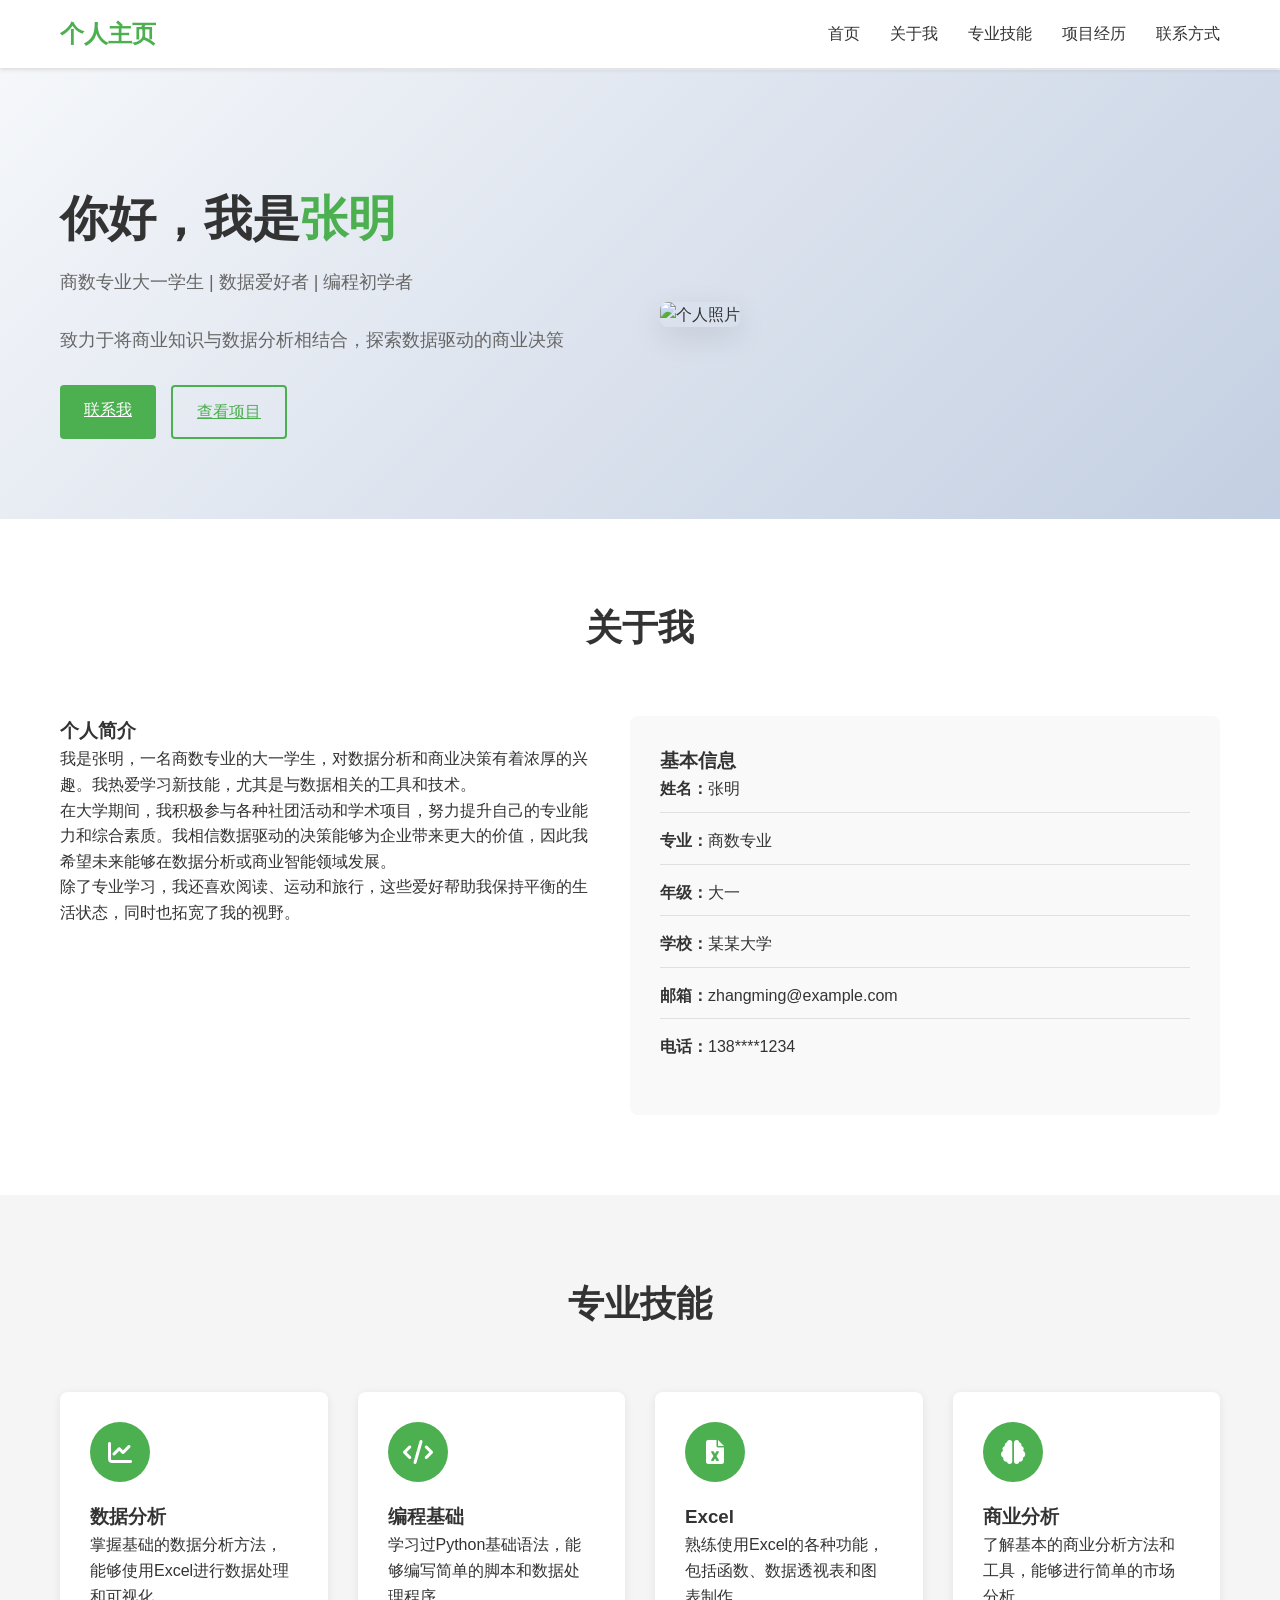
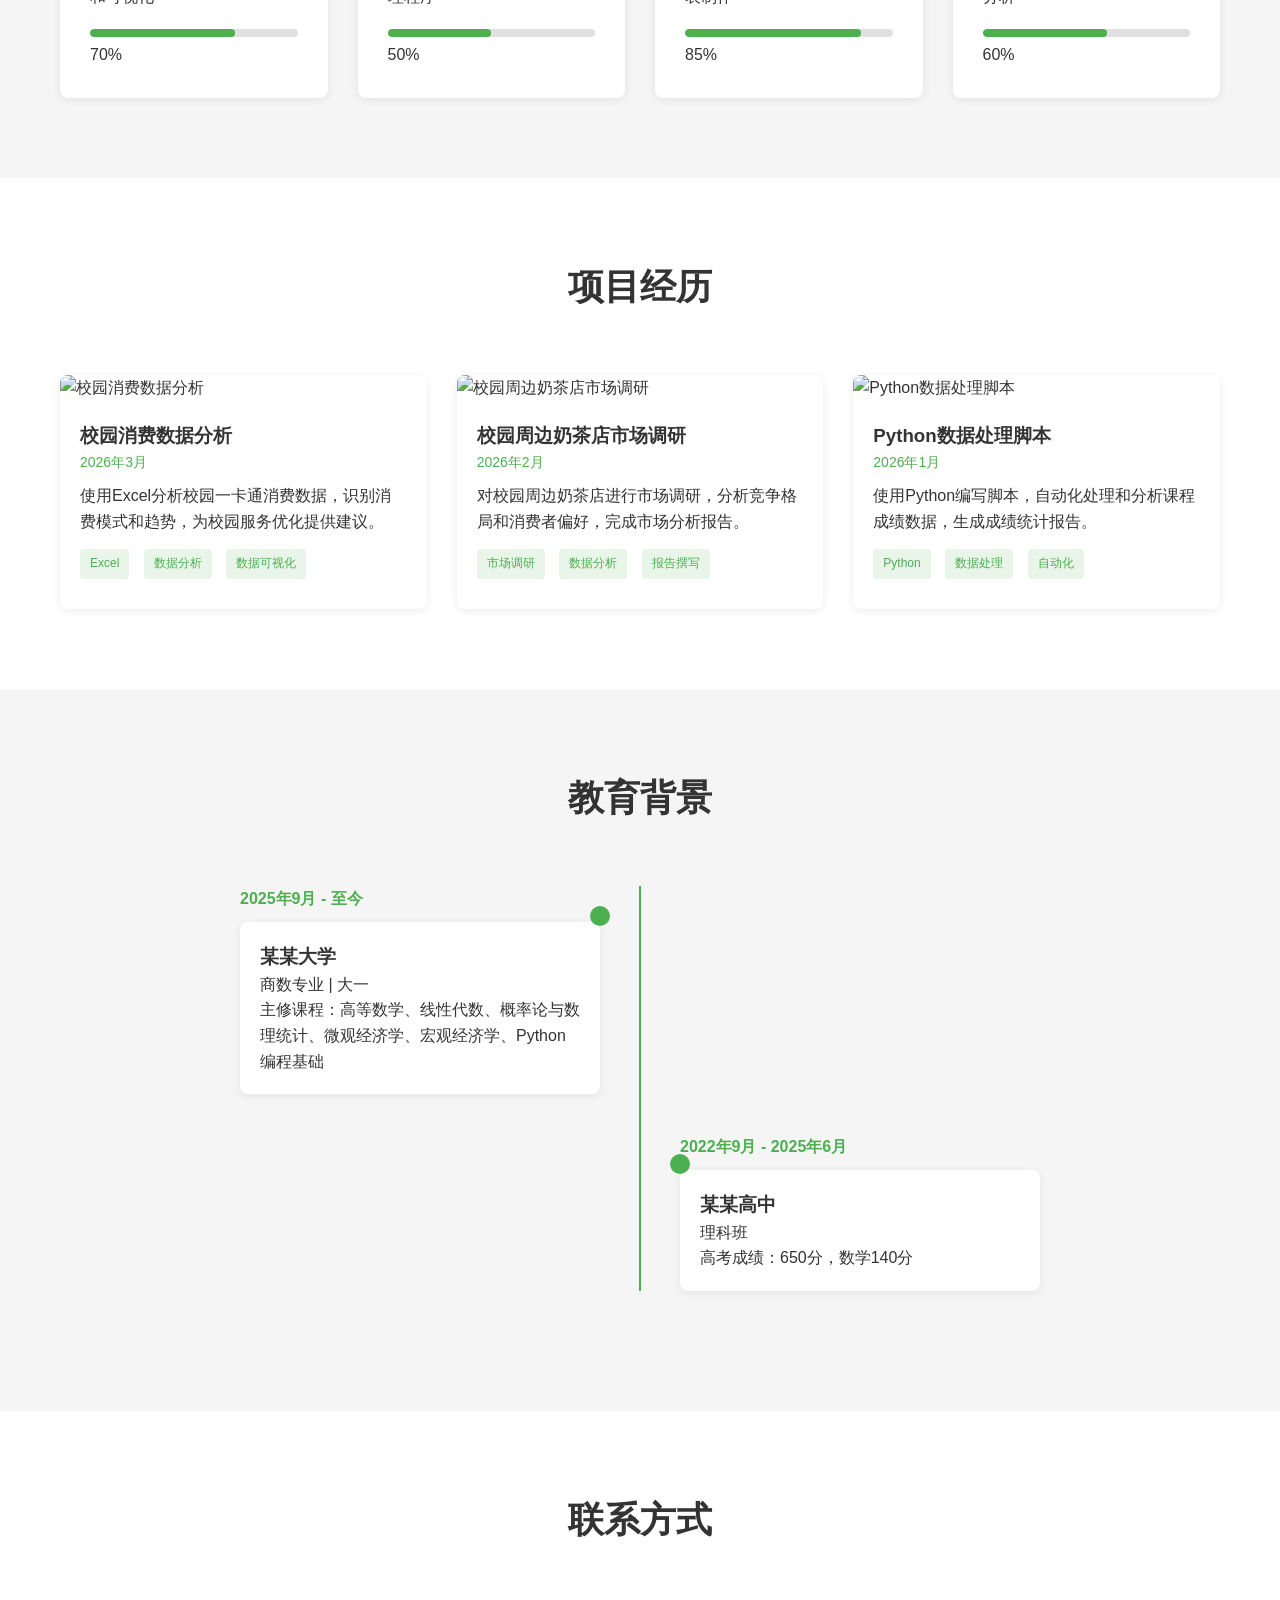
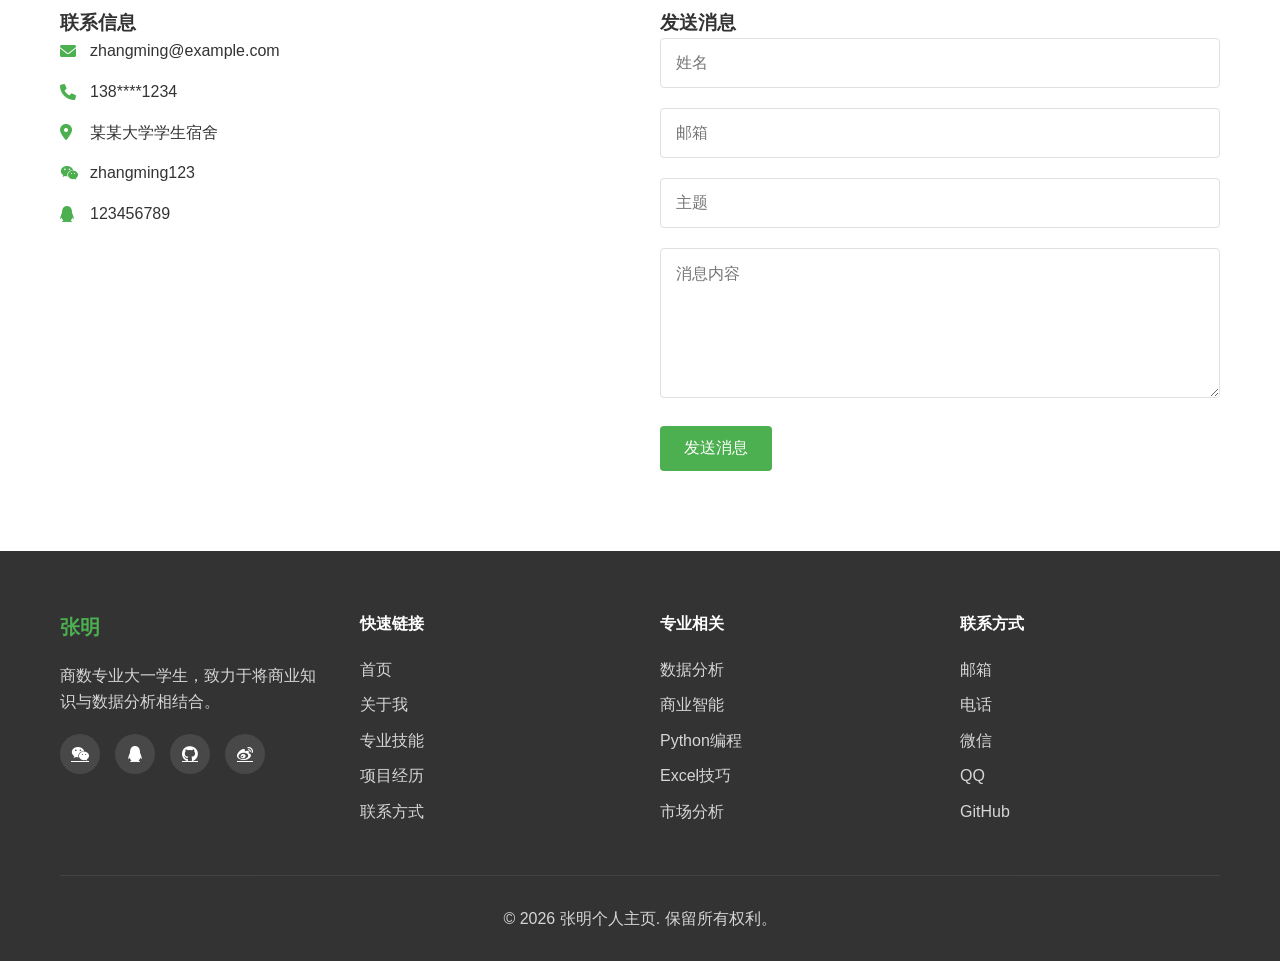
==== personal.html @ 19f39a62 "Add personal homepage for business data major freshman student" ====
<!DOCTYPE html>
<html lang="zh-CN">
<head>
    <meta charset="UTF-8">
    <meta name="viewport" content="width=device-width, initial-scale=1.0">
    <title>个人主页 - 商数专业学生</title>
    <link rel="stylesheet" href="styles.css">
    <link rel="stylesheet" href="https://cdnjs.cloudflare.com/ajax/libs/font-awesome/6.0.0/css/all.min.css">
</head>
<body>
    <!-- 导航栏 -->
    <header class="navbar">
        <div class="container">
            <div class="logo">
                <h1>个人主页</h1>
            </div>
            <nav class="nav-links">
                <a href="personal.html">首页</a>
                <a href="#about">关于我</a>
                <a href="#skills">专业技能</a>
                <a href="#projects">项目经历</a>
                <a href="#contact">联系方式</a>
            </nav>
            <div class="menu-toggle">
                <i class="fas fa-bars"></i>
            </div>
        </div>
    </header>

    <!-- 英雄区 -->
    <section class="hero">
        <div class="container">
            <div class="hero-content">
                <h2>你好，我是<span class="highlight">张明</span></h2>
                <p>商数专业大一学生 | 数据爱好者 | 编程初学者</p>
                <p>致力于将商业知识与数据分析相结合，探索数据驱动的商业决策</p>
                <div class="hero-buttons">
                    <a href="#contact" class="btn btn-primary">联系我</a>
                    <a href="#projects" class="btn btn-outline">查看项目</a>
                </div>
            </div>
            <div class="hero-image">
                <img src="https://trae-api-cn.mchost.guru/api/ide/v1/text_to_image?prompt=professional%20college%20student%20portrait%20young%20man%20confident%20smile&image_size=landscape_16_9" alt="个人照片">
            </div>
        </div>
    </section>

    <!-- 关于我 -->
    <section id="about" class="about">
        <div class="container">
            <h2 class="section-title">关于我</h2>
            <div class="about-content">
                <div class="about-text">
                    <h3>个人简介</h3>
                    <p>我是张明，一名商数专业的大一学生，对数据分析和商业决策有着浓厚的兴趣。我热爱学习新技能，尤其是与数据相关的工具和技术。</p>
                    <p>在大学期间，我积极参与各种社团活动和学术项目，努力提升自己的专业能力和综合素质。我相信数据驱动的决策能够为企业带来更大的价值，因此我希望未来能够在数据分析或商业智能领域发展。</p>
                    <p>除了专业学习，我还喜欢阅读、运动和旅行，这些爱好帮助我保持平衡的生活状态，同时也拓宽了我的视野。</p>
                </div>
                <div class="about-info">
                    <h3>基本信息</h3>
                    <ul>
                        <li><strong>姓名：</strong>张明</li>
                        <li><strong>专业：</strong>商数专业</li>
                        <li><strong>年级：</strong>大一</li>
                        <li><strong>学校：</strong>某某大学</li>
                        <li><strong>邮箱：</strong>zhangming@example.com</li>
                        <li><strong>电话：</strong>138****1234</li>
                    </ul>
                </div>
            </div>
        </div>
    </section>

    <!-- 专业技能 -->
    <section id="skills" class="skills">
        <div class="container">
            <h2 class="section-title">专业技能</h2>
            <div class="skills-grid">
                <div class="skill-card">
                    <div class="skill-icon">
                        <i class="fas fa-chart-line"></i>
                    </div>
                    <h3>数据分析</h3>
                    <p>掌握基础的数据分析方法，能够使用Excel进行数据处理和可视化</p>
                    <div class="skill-level">
                        <div class="skill-bar">
                            <div class="skill-progress" style="width: 70%;"></div>
                        </div>
                        <span>70%</span>
                    </div>
                </div>
                <div class="skill-card">
                    <div class="skill-icon">
                        <i class="fas fa-code"></i>
                    </div>
                    <h3>编程基础</h3>
                    <p>学习过Python基础语法，能够编写简单的脚本和数据处理程序</p>
                    <div class="skill-level">
                        <div class="skill-bar">
                            <div class="skill-progress" style="width: 50%;"></div>
                        </div>
                        <span>50%</span>
                    </div>
                </div>
                <div class="skill-card">
                    <div class="skill-icon">
                        <i class="fas fa-file-excel"></i>
                    </div>
                    <h3>Excel</h3>
                    <p>熟练使用Excel的各种功能，包括函数、数据透视表和图表制作</p>
                    <div class="skill-level">
                        <div class="skill-bar">
                            <div class="skill-progress" style="width: 85%;"></div>
                        </div>
                        <span>85%</span>
                    </div>
                </div>
                <div class="skill-card">
                    <div class="skill-icon">
                        <i class="fas fa-brain"></i>
                    </div>
                    <h3>商业分析</h3>
                    <p>了解基本的商业分析方法和工具，能够进行简单的市场分析</p>
                    <div class="skill-level">
                        <div class="skill-bar">
                            <div class="skill-progress" style="width: 60%;"></div>
                        </div>
                        <span>60%</span>
                    </div>
                </div>
            </div>
        </div>
    </section>

    <!-- 项目经历 -->
    <section id="projects" class="projects">
        <div class="container">
            <h2 class="section-title">项目经历</h2>
            <div class="projects-grid">
                <div class="project-card">
                    <div class="project-image">
                        <img src="https://trae-api-cn.mchost.guru/api/ide/v1/text_to_image?prompt=data%20analysis%20project%20dashboard%20charts%20graphs&image_size=square" alt="校园消费数据分析">
                    </div>
                    <div class="project-info">
                        <h3>校园消费数据分析</h3>
                        <p class="project-date">2026年3月</p>
                        <p>使用Excel分析校园一卡通消费数据，识别消费模式和趋势，为校园服务优化提供建议。</p>
                        <div class="project-skills">
                            <span class="skill-tag">Excel</span>
                            <span class="skill-tag">数据分析</span>
                            <span class="skill-tag">数据可视化</span>
                        </div>
                    </div>
                </div>
                <div class="project-card">
                    <div class="project-image">
                        <img src="https://trae-api-cn.mchost.guru/api/ide/v1/text_to_image?prompt=market%20research%20analysis%20report%20business&image_size=square" alt="校园周边奶茶店市场调研">
                    </div>
                    <div class="project-info">
                        <h3>校园周边奶茶店市场调研</h3>
                        <p class="project-date">2026年2月</p>
                        <p>对校园周边奶茶店进行市场调研，分析竞争格局和消费者偏好，完成市场分析报告。</p>
                        <div class="project-skills">
                            <span class="skill-tag">市场调研</span>
                            <span class="skill-tag">数据分析</span>
                            <span class="skill-tag">报告撰写</span>
                        </div>
                    </div>
                </div>
                <div class="project-card">
                    <div class="project-image">
                        <img src="https://trae-api-cn.mchost.guru/api/ide/v1/text_to_image?prompt=python%20programming%20code%20data%20analysis&image_size=square" alt="Python数据处理脚本">
                    </div>
                    <div class="project-info">
                        <h3>Python数据处理脚本</h3>
                        <p class="project-date">2026年1月</p>
                        <p>使用Python编写脚本，自动化处理和分析课程成绩数据，生成成绩统计报告。</p>
                        <div class="project-skills">
                            <span class="skill-tag">Python</span>
                            <span class="skill-tag">数据处理</span>
                            <span class="skill-tag">自动化</span>
                        </div>
                    </div>
                </div>
            </div>
        </div>
    </section>

    <!-- 教育背景 -->
    <section class="education">
        <div class="container">
            <h2 class="section-title">教育背景</h2>
            <div class="education-timeline">
                <div class="education-item">
                    <div class="education-date">2025年9月 - 至今</div>
                    <div class="education-content">
                        <h3>某某大学</h3>
                        <p>商数专业 | 大一</p>
                        <p>主修课程：高等数学、线性代数、概率论与数理统计、微观经济学、宏观经济学、Python编程基础</p>
                    </div>
                </div>
                <div class="education-item">
                    <div class="education-date">2022年9月 - 2025年6月</div>
                    <div class="education-content">
                        <h3>某某高中</h3>
                        <p>理科班</p>
                        <p>高考成绩：650分，数学140分</p>
                    </div>
                </div>
            </div>
        </div>
    </section>

    <!-- 联系方式 -->
    <section id="contact" class="contact">
        <div class="container">
            <h2 class="section-title">联系方式</h2>
            <div class="contact-content">
                <div class="contact-info">
                    <h3>联系信息</h3>
                    <ul>
                        <li><i class="fas fa-envelope"></i> zhangming@example.com</li>
                        <li><i class="fas fa-phone"></i> 138****1234</li>
                        <li><i class="fas fa-map-marker-alt"></i> 某某大学学生宿舍</li>
                        <li><i class="fab fa-weixin"></i> zhangming123</li>
                        <li><i class="fab fa-qq"></i> 123456789</li>
                    </ul>
                </div>
                <div class="contact-form">
                    <h3>发送消息</h3>
                    <form>
                        <div class="form-group">
                            <input type="text" placeholder="姓名">
                        </div>
                        <div class="form-group">
                            <input type="email" placeholder="邮箱">
                        </div>
                        <div class="form-group">
                            <input type="text" placeholder="主题">
                        </div>
                        <div class="form-group">
                            <textarea placeholder="消息内容"></textarea>
                        </div>
                        <button type="submit" class="btn btn-primary">发送消息</button>
                    </form>
                </div>
            </div>
        </div>
    </section>

    <!-- 页脚 -->
    <footer class="footer">
        <div class="container">
            <div class="footer-grid">
                <div class="footer-column">
                    <h3>张明</h3>
                    <p>商数专业大一学生，致力于将商业知识与数据分析相结合。</p>
                    <div class="social-links">
                        <a href="#"><i class="fab fa-weixin"></i></a>
                        <a href="#"><i class="fab fa-qq"></i></a>
                        <a href="#"><i class="fab fa-github"></i></a>
                        <a href="#"><i class="fab fa-weibo"></i></a>
                    </div>
                </div>
                <div class="footer-column">
                    <h4>快速链接</h4>
                    <ul>
                        <li><a href="personal.html">首页</a></li>
                        <li><a href="#about">关于我</a></li>
                        <li><a href="#skills">专业技能</a></li>
                        <li><a href="#projects">项目经历</a></li>
                        <li><a href="#contact">联系方式</a></li>
                    </ul>
                </div>
                <div class="footer-column">
                    <h4>专业相关</h4>
                    <ul>
                        <li><a href="#">数据分析</a></li>
                        <li><a href="#">商业智能</a></li>
                        <li><a href="#">Python编程</a></li>
                        <li><a href="#">Excel技巧</a></li>
                        <li><a href="#">市场分析</a></li>
                    </ul>
                </div>
                <div class="footer-column">
                    <h4>联系方式</h4>
                    <ul>
                        <li><a href="mailto:zhangming@example.com">邮箱</a></li>
                        <li><a href="tel:13800001234">电话</a></li>
                        <li><a href="#">微信</a></li>
                        <li><a href="#">QQ</a></li>
                        <li><a href="#">GitHub</a></li>
                    </ul>
                </div>
            </div>
            <div class="footer-bottom">
                <p>&copy; 2026 张明个人主页. 保留所有权利。</p>
            </div>
        </div>
    </footer>

    <script>
        // 移动端菜单切换
        document.querySelector('.menu-toggle').addEventListener('click', function() {
            document.querySelector('.nav-links').classList.toggle('active');
        });

        // 平滑滚动
        document.querySelectorAll('a[href^="#"]').forEach(anchor => {
            anchor.addEventListener('click', function (e) {
                // 确保只处理页面内锚点链接，不影响外部链接或页面跳转
                if (this.getAttribute('href').startsWith('#')) {
                    e.preventDefault();
                    const target = document.querySelector(this.getAttribute('href'));
                    if (target) {
                        target.scrollIntoView({ behavior: 'smooth' });
                    }
                }
            });
        });
    </script>
</body>
</html>
---- styles.css ----
/* 全局样式 */
* {
    margin: 0;
    padding: 0;
    box-sizing: border-box;
}

body {
    font-family: 'Segoe UI', Tahoma, Geneva, Verdana, sans-serif;
    line-height: 1.6;
    color: #333;
    background-color: #f5f5f5;
}

.container {
    max-width: 1200px;
    margin: 0 auto;
    padding: 0 20px;
}

/* 按钮样式 */
.btn {
    padding: 12px 24px;
    border: none;
    border-radius: 4px;
    font-size: 16px;
    font-weight: 500;
    cursor: pointer;
    transition: all 0.3s ease;
}

.btn-primary {
    background-color: #4CAF50;
    color: white;
}

.btn-primary:hover {
    background-color: #45a049;
    transform: translateY(-2px);
}

.btn-outline {
    background-color: transparent;
    color: #4CAF50;
    border: 2px solid #4CAF50;
}

.btn-outline:hover {
    background-color: #4CAF50;
    color: white;
}

/* 导航栏 */
.navbar {
    background-color: white;
    box-shadow: 0 2px 4px rgba(0, 0, 0, 0.1);
    position: fixed;
    top: 0;
    left: 0;
    right: 0;
    z-index: 1000;
}

.navbar .container {
    display: flex;
    justify-content: space-between;
    align-items: center;
    padding: 15px 20px;
}

.logo h1 {
    font-size: 24px;
    color: #4CAF50;
    font-weight: 700;
}

.nav-links {
    display: flex;
    gap: 30px;
}

.nav-links a {
    text-decoration: none;
    color: #333;
    font-weight: 500;
    transition: color 0.3s ease;
}

.nav-links a:hover {
    color: #4CAF50;
}

.auth-buttons {
    display: flex;
    gap: 10px;
}

.menu-toggle {
    display: none;
    font-size: 24px;
    cursor: pointer;
}

/* 英雄区 */
.hero {
    background: linear-gradient(135deg, #f5f7fa 0%, #c3cfe2 100%);
    padding: 120px 0 80px;
    margin-top: 70px;
}

.hero .container {
    display: flex;
    align-items: center;
    gap: 40px;
}

.hero-content {
    flex: 1;
}

.hero-content h2 {
    font-size: 48px;
    font-weight: 700;
    margin-bottom: 20px;
    line-height: 1.2;
}

.hero-content p {
    font-size: 18px;
    margin-bottom: 30px;
    color: #666;
}

.hero-buttons {
    display: flex;
    gap: 15px;
}

.hero-image {
    flex: 1;
}

.hero-image img {
    width: 100%;
    border-radius: 8px;
    box-shadow: 0 10px 30px rgba(0, 0, 0, 0.1);
}

/* 通用部分样式 */
.section-title {
    font-size: 36px;
    font-weight: 700;
    text-align: center;
    margin-bottom: 60px;
    color: #333;
}

/* 课程分类 */
.categories {
    padding: 80px 0;
    background-color: white;
}

.categories-grid {
    display: grid;
    grid-template-columns: repeat(auto-fit, minmax(250px, 1fr));
    gap: 30px;
}

.category-card {
    background-color: #f9f9f9;
    padding: 40px 30px;
    border-radius: 8px;
    text-align: center;
    transition: all 0.3s ease;
    border: 1px solid #e0e0e0;
}

.category-card:hover {
    transform: translateY(-10px);
    box-shadow: 0 10px 30px rgba(0, 0, 0, 0.1);
}

.category-card i {
    font-size: 48px;
    color: #4CAF50;
    margin-bottom: 20px;
}

.category-card h3 {
    font-size: 20px;
    font-weight: 600;
    margin-bottom: 10px;
}

.category-card p {
    color: #666;
}

/* 特色课程 */
.courses {
    padding: 80px 0;
    background-color: #f5f5f5;
}

.courses-grid {
    display: grid;
    grid-template-columns: repeat(auto-fit, minmax(300px, 1fr));
    gap: 30px;
    margin-bottom: 40px;
}

.course-card {
    background-color: white;
    border-radius: 8px;
    overflow: hidden;
    box-shadow: 0 2px 10px rgba(0, 0, 0, 0.08);
    transition: all 0.3s ease;
}

.course-card-link {
    text-decoration: none;
    color: inherit;
    display: block;
}

.course-card:hover {
    transform: translateY(-5px);
    box-shadow: 0 10px 30px rgba(0, 0, 0, 0.1);
}

.course-image img {
    width: 100%;
    height: 200px;
    object-fit: cover;
}

.course-info {
    padding: 20px;
}

.course-category {
    background-color: #e8f5e8;
    color: #4CAF50;
    padding: 5px 10px;
    border-radius: 4px;
    font-size: 14px;
    font-weight: 500;
    display: inline-block;
    margin-bottom: 10px;
}

.course-info h3 {
    font-size: 18px;
    font-weight: 600;
    margin-bottom: 10px;
}

.course-info p {
    color: #666;
    margin-bottom: 15px;
    font-size: 14px;
}

.course-meta {
    display: flex;
    justify-content: space-between;
    margin-bottom: 15px;
    font-size: 14px;
}

.rating {
    color: #ff9800;
    font-weight: 500;
}

.students {
    color: #666;
}

.course-price {
    display: flex;
    align-items: center;
    gap: 10px;
}

.current-price {
    font-size: 20px;
    font-weight: 700;
    color: #f44336;
}

.original-price {
    font-size: 16px;
    color: #999;
    text-decoration: line-through;
}

.view-all {
    text-align: center;
}

/* 学习资源 */
.resources {
    padding: 80px 0;
    background-color: white;
}

.resources-grid {
    display: grid;
    grid-template-columns: repeat(auto-fit, minmax(250px, 1fr));
    gap: 30px;
}

.resource-card {
    background-color: #f9f9f9;
    padding: 40px 30px;
    border-radius: 8px;
    text-align: center;
    transition: all 0.3s ease;
    border: 1px solid #e0e0e0;
}

.resource-card:hover {
    transform: translateY(-10px);
    box-shadow: 0 10px 30px rgba(0, 0, 0, 0.1);
}

.resource-icon {
    width: 80px;
    height: 80px;
    background-color: #4CAF50;
    color: white;
    border-radius: 50%;
    display: flex;
    align-items: center;
    justify-content: center;
    margin: 0 auto 20px;
}

.resource-icon i {
    font-size: 32px;
}

.resource-card h3 {
    font-size: 20px;
    font-weight: 600;
    margin-bottom: 10px;
}

.resource-card p {
    color: #666;
}

/* 用户评价 */
.testimonials {
    padding: 80px 0;
    background-color: #f5f5f5;
}

.testimonials-grid {
    display: grid;
    grid-template-columns: repeat(auto-fit, minmax(300px, 1fr));
    gap: 30px;
}

.testimonial-card {
    background-color: white;
    padding: 30px;
    border-radius: 8px;
    box-shadow: 0 2px 10px rgba(0, 0, 0, 0.08);
}

.testimonial-rating {
    color: #ff9800;
    margin-bottom: 20px;
    font-size: 18px;
}

.testimonial-card p {
    margin-bottom: 30px;
    line-height: 1.6;
    color: #666;
}

.testimonial-author {
    display: flex;
    align-items: center;
    gap: 15px;
}

.testimonial-author img {
    width: 60px;
    height: 60px;
    border-radius: 50%;
    object-fit: cover;
}

.author-info h4 {
    font-weight: 600;
    margin-bottom: 5px;
}

.author-info p {
    font-size: 14px;
    color: #666;
    margin: 0;
}

/* 注册区域 */
.signup {
    background: linear-gradient(135deg, #4CAF50 0%, #45a049 100%);
    padding: 80px 0;
    color: white;
}

.signup-content {
    text-align: center;
    max-width: 800px;
    margin: 0 auto;
}

.signup-content h2 {
    font-size: 32px;
    font-weight: 700;
    margin-bottom: 20px;
}

.signup-content p {
    font-size: 18px;
    margin-bottom: 30px;
    opacity: 0.9;
}

.signup-form {
    display: flex;
    gap: 10px;
    max-width: 600px;
    margin: 0 auto;
}

.signup-form input {
    flex: 1;
    padding: 15px 20px;
    border: none;
    border-radius: 4px;
    font-size: 16px;
}

.signup-form button {
    white-space: nowrap;
}

/* 页脚 */
.footer {
    background-color: #333;
    color: white;
    padding: 60px 0 30px;
}

.footer-grid {
    display: grid;
    grid-template-columns: repeat(auto-fit, minmax(250px, 1fr));
    gap: 40px;
    margin-bottom: 40px;
}

.footer-column h3 {
    font-size: 20px;
    font-weight: 600;
    margin-bottom: 20px;
    color: #4CAF50;
}

.footer-column h4 {
    font-size: 16px;
    font-weight: 600;
    margin-bottom: 20px;
}

.footer-column p {
    margin-bottom: 20px;
    opacity: 0.8;
}

.footer-column ul {
    list-style: none;
}

.footer-column ul li {
    margin-bottom: 10px;
}

.footer-column ul li a {
    color: white;
    text-decoration: none;
    opacity: 0.8;
    transition: opacity 0.3s ease;
}

.footer-column ul li a:hover {
    opacity: 1;
    color: #4CAF50;
}

.social-links {
    display: flex;
    gap: 15px;
}

.social-links a {
    display: flex;
    align-items: center;
    justify-content: center;
    width: 40px;
    height: 40px;
    background-color: rgba(255, 255, 255, 0.1);
    border-radius: 50%;
    color: white;
    transition: all 0.3s ease;
}

.social-links a:hover {
    background-color: #4CAF50;
    transform: translateY(-3px);
}

.footer-bottom {
    border-top: 1px solid rgba(255, 255, 255, 0.1);
    padding-top: 30px;
    text-align: center;
    opacity: 0.8;
}

/* 响应式设计 */
@media (max-width: 768px) {
    .nav-links {
        position: fixed;
        top: 70px;
        left: 0;
        right: 0;
        background-color: white;
        flex-direction: column;
        align-items: center;
        padding: 20px 0;
        box-shadow: 0 2px 4px rgba(0, 0, 0, 0.1);
        transform: translateY(-100%);
        opacity: 0;
        transition: all 0.3s ease;
    }

    .nav-links.active {
        transform: translateY(0);
        opacity: 1;
    }

    .menu-toggle {
        display: block;
    }

    .auth-buttons {
        display: none;
    }

    .hero .container {
        flex-direction: column;
        text-align: center;
    }

    .hero-content h2 {
        font-size: 36px;
    }

    .hero-buttons {
        justify-content: center;
    }

    .signup-form {
        flex-direction: column;
    }

    .section-title {
        font-size: 28px;
    }
}

/* 课程详情页面 */
.course-detail {
    padding: 120px 0 80px;
    background-color: white;
}

.course-header {
    display: flex;
    gap: 40px;
    margin-bottom: 60px;
}

.course-banner {
    flex: 1;
}

.course-banner img {
    width: 100%;
    border-radius: 8px;
    box-shadow: 0 10px 30px rgba(0, 0, 0, 0.1);
}

.course-info-header {
    flex: 1;
}

.course-description {
    font-size: 16px;
    color: #666;
    margin-bottom: 20px;
    line-height: 1.6;
}

.course-meta {
    display: flex;
    gap: 20px;
    margin-bottom: 20px;
    font-size: 14px;
}

.duration {
    color: #666;
}

.course-buttons {
    display: flex;
    gap: 15px;
    margin-top: 30px;
}

/* 课程大纲 */
.course-outline {
    margin-bottom: 60px;
}

.course-outline h3 {
    font-size: 24px;
    font-weight: 600;
    margin-bottom: 30px;
    color: #333;
}

.module-list {
    border: 1px solid #e0e0e0;
    border-radius: 8px;
    overflow: hidden;
}

.module {
    border-bottom: 1px solid #e0e0e0;
}

.module:last-child {
    border-bottom: none;
}

.module-header {
    display: flex;
    justify-content: space-between;
    align-items: center;
    padding: 20px;
    background-color: #f9f9f9;
    cursor: pointer;
    transition: all 0.3s ease;
}

.module-header:hover {
    background-color: #f0f0f0;
}

.module-header h4 {
    font-size: 18px;
    font-weight: 600;
    color: #333;
}

.module-duration {
    font-size: 14px;
    color: #666;
}

.module-content {
    padding: 0 20px;
    max-height: 0;
    overflow: hidden;
    transition: all 0.3s ease;
}

.module-content.active {
    padding: 20px;
    max-height: 200px;
}

.module-content ul {
    list-style: none;
}

.module-content li {
    padding: 8px 0;
    border-bottom: 1px solid #f0f0f0;
    color: #666;
}

.module-content li:last-child {
    border-bottom: none;
}

/* 讲师信息 */
.instructor {
    margin-bottom: 60px;
}

.instructor h3 {
    font-size: 24px;
    font-weight: 600;
    margin-bottom: 30px;
    color: #333;
}

.instructor-card {
    display: flex;
    gap: 30px;
    padding: 30px;
    background-color: #f9f9f9;
    border-radius: 8px;
}

.instructor-avatar {
    flex-shrink: 0;
}

.instructor-avatar img {
    width: 120px;
    height: 120px;
    border-radius: 50%;
    object-fit: cover;
}

.instructor-info {
    flex: 1;
}

.instructor-title {
    font-size: 14px;
    color: #4CAF50;
    margin-bottom: 10px;
}

.instructor-bio {
    color: #666;
    margin-bottom: 20px;
    line-height: 1.6;
}

.instructor-courses {
    display: flex;
    align-items: center;
    gap: 10px;
    flex-wrap: wrap;
}

.instructor-courses a {
    color: #4CAF50;
    text-decoration: none;
    font-size: 14px;
    padding: 5px 10px;
    background-color: #e8f5e8;
    border-radius: 4px;
    transition: all 0.3s ease;
}

.instructor-courses a:hover {
    background-color: #4CAF50;
    color: white;
}

/* 课程评价 */
.course-reviews h3 {
    font-size: 24px;
    font-weight: 600;
    margin-bottom: 30px;
    color: #333;
}

.reviews-grid {
    display: grid;
    grid-template-columns: repeat(auto-fit, minmax(300px, 1fr));
    gap: 30px;
}

.review-card {
    padding: 30px;
    background-color: #f9f9f9;
    border-radius: 8px;
}

.review-rating {
    color: #ff9800;
    margin-bottom: 15px;
    font-size: 16px;
}

.review-card p {
    color: #666;
    margin-bottom: 20px;
    line-height: 1.6;
}

.review-author {
    display: flex;
    align-items: center;
    gap: 15px;
}

.review-author img {
    width: 50px;
    height: 50px;
    border-radius: 50%;
    object-fit: cover;
}

.review-author h5 {
    font-weight: 600;
    margin-bottom: 5px;
}

.review-author p {
    font-size: 14px;
    color: #666;
    margin: 0;
}

@media (max-width: 768px) {
    .course-header {
        flex-direction: column;
    }

    .instructor-card {
        flex-direction: column;
        text-align: center;
    }

    .course-buttons {
        flex-direction: column;
    }
}

/* 个人主页样式 */

/* 高亮文本 */
.highlight {
    color: #4CAF50;
}

/* 关于我 */
.about {
    padding: 80px 0;
    background-color: white;
}

.about-content {
    display: flex;
    gap: 40px;
}

.about-text {
    flex: 1;
}

.about-info {
    flex: 1;
    background-color: #f9f9f9;
    padding: 30px;
    border-radius: 8px;
}

.about-info ul {
    list-style: none;
}

.about-info li {
    margin-bottom: 15px;
    padding-bottom: 10px;
    border-bottom: 1px solid #e0e0e0;
}

.about-info li:last-child {
    border-bottom: none;
}

/* 专业技能 */
.skills {
    padding: 80px 0;
    background-color: #f5f5f5;
}

.skills-grid {
    display: grid;
    grid-template-columns: repeat(auto-fit, minmax(250px, 1fr));
    gap: 30px;
}

.skill-card {
    background-color: white;
    padding: 30px;
    border-radius: 8px;
    box-shadow: 0 2px 10px rgba(0, 0, 0, 0.08);
    transition: all 0.3s ease;
}

.skill-card:hover {
    transform: translateY(-5px);
    box-shadow: 0 10px 30px rgba(0, 0, 0, 0.1);
}

.skill-icon {
    width: 60px;
    height: 60px;
    background-color: #4CAF50;
    color: white;
    border-radius: 50%;
    display: flex;
    align-items: center;
    justify-content: center;
    margin-bottom: 20px;
}

.skill-icon i {
    font-size: 24px;
}

.skill-level {
    margin-top: 20px;
}

.skill-bar {
    height: 8px;
    background-color: #e0e0e0;
    border-radius: 4px;
    overflow: hidden;
    margin-bottom: 5px;
}

.skill-progress {
    height: 100%;
    background-color: #4CAF50;
    border-radius: 4px;
    transition: width 1s ease;
}

/* 项目经历 */
.projects {
    padding: 80px 0;
    background-color: white;
}

.projects-grid {
    display: grid;
    grid-template-columns: repeat(auto-fit, minmax(300px, 1fr));
    gap: 30px;
}

.project-card {
    background-color: white;
    border-radius: 8px;
    overflow: hidden;
    box-shadow: 0 2px 10px rgba(0, 0, 0, 0.08);
    transition: all 0.3s ease;
}

.project-card:hover {
    transform: translateY(-5px);
    box-shadow: 0 10px 30px rgba(0, 0, 0, 0.1);
}

.project-image img {
    width: 100%;
    height: 200px;
    object-fit: cover;
}

.project-info {
    padding: 20px;
}

.project-date {
    font-size: 14px;
    color: #4CAF50;
    margin-bottom: 10px;
}

.project-skills {
    margin-top: 15px;
}

.skill-tag {
    display: inline-block;
    background-color: #e8f5e8;
    color: #4CAF50;
    padding: 5px 10px;
    border-radius: 4px;
    font-size: 12px;
    margin-right: 10px;
    margin-bottom: 10px;
}

/* 教育背景 */
.education {
    padding: 80px 0;
    background-color: #f5f5f5;
}

.education-timeline {
    position: relative;
    max-width: 800px;
    margin: 0 auto;
}

.education-timeline::before {
    content: '';
    position: absolute;
    left: 50%;
    top: 0;
    bottom: 0;
    width: 2px;
    background-color: #4CAF50;
    transform: translateX(-50%);
}

.education-item {
    position: relative;
    margin-bottom: 40px;
    width: 45%;
}

.education-item:nth-child(odd) {
    left: 0;
}

.education-item:nth-child(even) {
    left: 55%;
}

.education-item::before {
    content: '';
    position: absolute;
    width: 20px;
    height: 20px;
    background-color: #4CAF50;
    border-radius: 50%;
    top: 20px;
    z-index: 1;
}

.education-item:nth-child(odd)::before {
    right: -10px;
}

.education-item:nth-child(even)::before {
    left: -10px;
}

.education-date {
    font-weight: 600;
    color: #4CAF50;
    margin-bottom: 10px;
}

.education-content {
    background-color: white;
    padding: 20px;
    border-radius: 8px;
    box-shadow: 0 2px 10px rgba(0, 0, 0, 0.08);
}

/* 联系方式 */
.contact {
    padding: 80px 0;
    background-color: white;
}

.contact-content {
    display: flex;
    gap: 40px;
}

.contact-info {
    flex: 1;
}

.contact-form {
    flex: 1;
}

.contact-info ul {
    list-style: none;
}

.contact-info li {
    margin-bottom: 15px;
    display: flex;
    align-items: center;
    gap: 10px;
}

.contact-info i {
    color: #4CAF50;
    width: 20px;
}

.form-group {
    margin-bottom: 20px;
}

.form-group input,
.form-group textarea {
    width: 100%;
    padding: 15px;
    border: 1px solid #e0e0e0;
    border-radius: 4px;
    font-size: 16px;
}

.form-group textarea {
    resize: vertical;
    min-height: 150px;
}

/* 学习资源 */
.learning-resources {
    margin-bottom: 60px;
}

.learning-resources h3 {
    font-size: 24px;
    font-weight: 600;
    margin-bottom: 30px;
    color: #333;
}

.learning-resources .resources-grid {
    display: grid;
    grid-template-columns: repeat(auto-fit, minmax(250px, 1fr));
    gap: 30px;
}

.learning-resources .resource-card {
    background-color: #f9f9f9;
    padding: 30px;
    border-radius: 8px;
    text-align: center;
    transition: all 0.3s ease;
    border: 1px solid #e0e0e0;
}

.learning-resources .resource-card:hover {
    transform: translateY(-10px);
    box-shadow: 0 10px 30px rgba(0, 0, 0, 0.1);
}

.learning-resources .resource-icon {
    width: 80px;
    height: 80px;
    background-color: #4CAF50;
    color: white;
    border-radius: 50%;
    display: flex;
    align-items: center;
    justify-content: center;
    margin: 0 auto 20px;
}

.learning-resources .resource-icon i {
    font-size: 32px;
}

.learning-resources .resource-card h4 {
    font-size: 18px;
    font-weight: 600;
    margin-bottom: 10px;
}

.learning-resources .resource-card p {
    color: #666;
    margin-bottom: 20px;
}

@media (max-width: 768px) {
    .about-content {
        flex-direction: column;
    }

    .contact-content {
        flex-direction: column;
    }

    .education-timeline::before {
        left: 20px;
    }

    .education-item {
        width: 100%;
        left: 0 !important;
        padding-left: 50px;
    }

    .education-item::before {
        left: 10px !important;
    }
}

@media (max-width: 480px) {
    .hero-content h2 {
        font-size: 28px;
    }

    .hero-content p {
        font-size: 16px;
    }

    .btn {
        padding: 10px 20px;
        font-size: 14px;
    }

    .courses-grid {
        grid-template-columns: 1fr;
    }

    .testimonials-grid {
        grid-template-columns: 1fr;
    }

    .categories-grid {
        grid-template-columns: 1fr;
    }

    .resources-grid {
        grid-template-columns: 1fr;
    }

    .footer-grid {
        grid-template-columns: 1fr;
        gap: 30px;
    }

    .reviews-grid {
        grid-template-columns: 1fr;
    }

    .skills-grid {
        grid-template-columns: 1fr;
    }

    .projects-grid {
        grid-template-columns: 1fr;
    }
}

/* 响应式调整 */
@media (max-width: 768px) {
    .course-header {
        flex-direction: column;
    }

    .instructor-card {
        flex-direction: column;
        text-align: center;
    }

    .course-buttons {
        flex-direction: column;
    }

    .learning-resources .resources-grid {
        grid-template-columns: 1fr;
    }
}
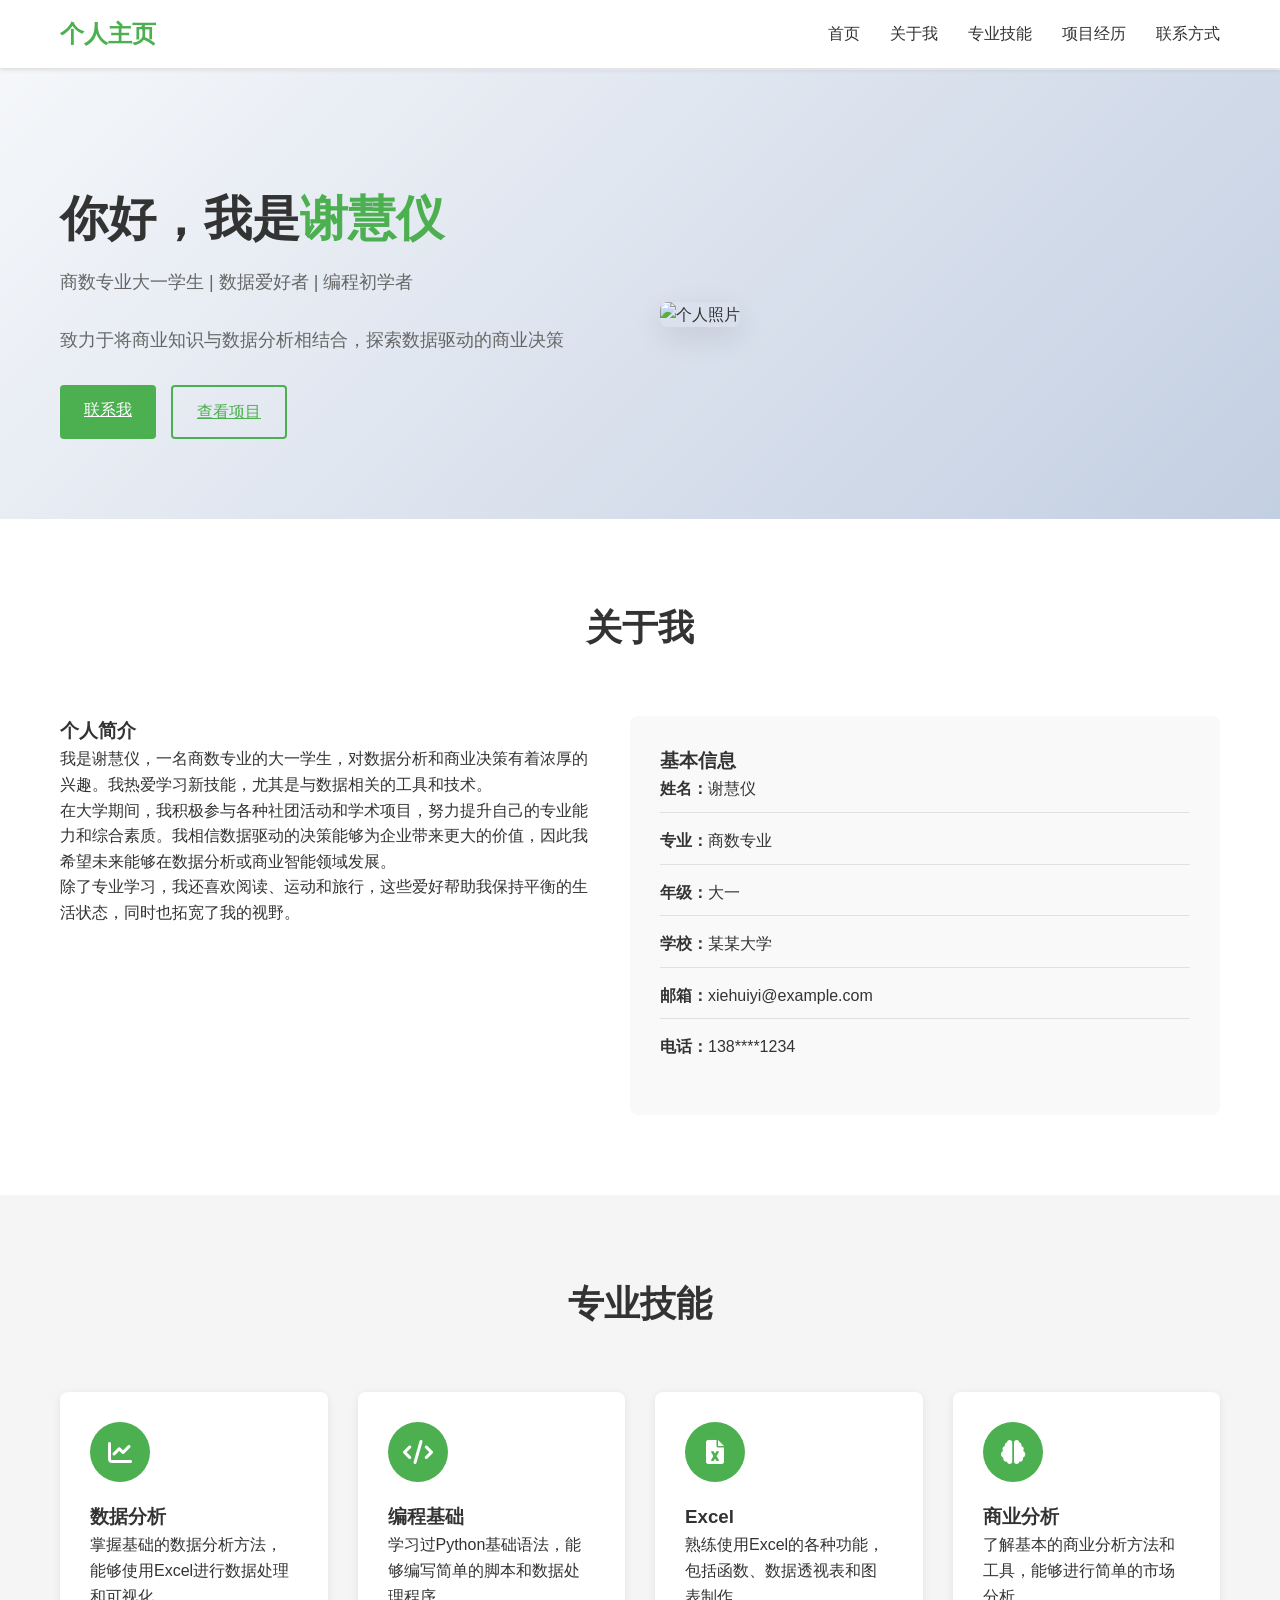
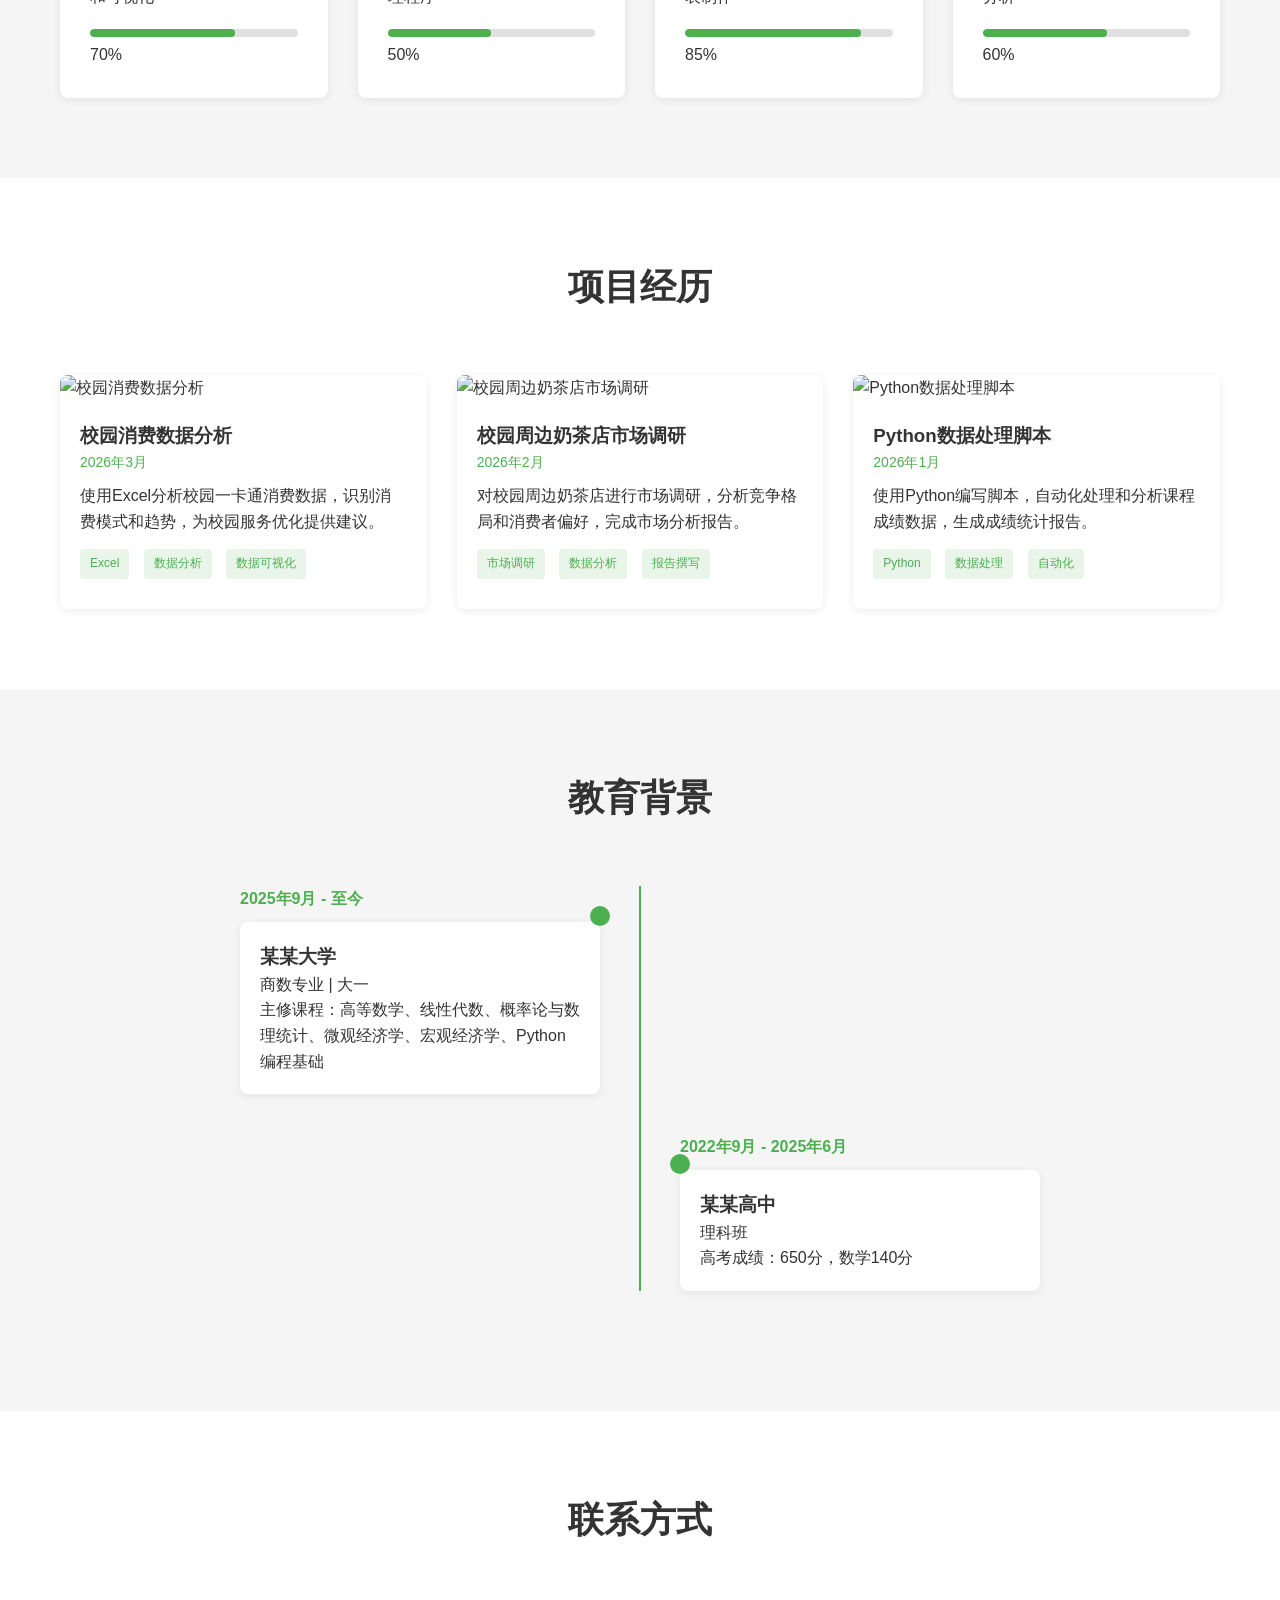
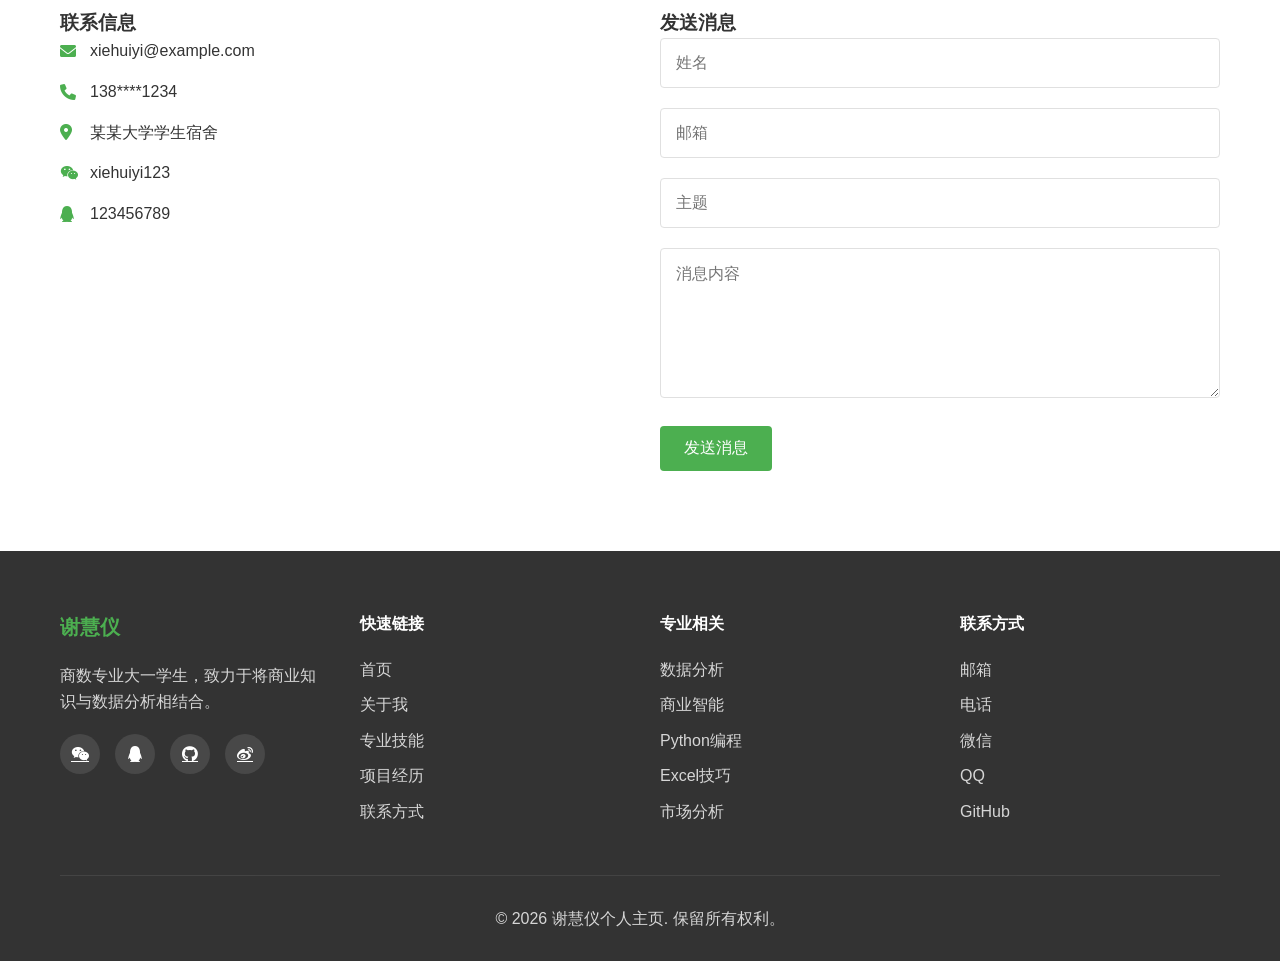
==== commit 7208762a: "Update personal homepage name to 谢慧仪" ====
--- a/personal.html
+++ b/personal.html
@@ -31,7 +31,7 @@
     <section class="hero">
         <div class="container">
             <div class="hero-content">
-                <h2>你好，我是<span class="highlight">张明</span></h2>
+                <h2>你好，我是<span class="highlight">谢慧仪</span></h2>
                 <p>商数专业大一学生 | 数据爱好者 | 编程初学者</p>
                 <p>致力于将商业知识与数据分析相结合，探索数据驱动的商业决策</p>
                 <div class="hero-buttons">
@@ -52,18 +52,18 @@
             <div class="about-content">
                 <div class="about-text">
                     <h3>个人简介</h3>
-                    <p>我是张明，一名商数专业的大一学生，对数据分析和商业决策有着浓厚的兴趣。我热爱学习新技能，尤其是与数据相关的工具和技术。</p>
+                    <p>我是谢慧仪，一名商数专业的大一学生，对数据分析和商业决策有着浓厚的兴趣。我热爱学习新技能，尤其是与数据相关的工具和技术。</p>
                     <p>在大学期间，我积极参与各种社团活动和学术项目，努力提升自己的专业能力和综合素质。我相信数据驱动的决策能够为企业带来更大的价值，因此我希望未来能够在数据分析或商业智能领域发展。</p>
                     <p>除了专业学习，我还喜欢阅读、运动和旅行，这些爱好帮助我保持平衡的生活状态，同时也拓宽了我的视野。</p>
                 </div>
                 <div class="about-info">
                     <h3>基本信息</h3>
                     <ul>
-                        <li><strong>姓名：</strong>张明</li>
+                        <li><strong>姓名：</strong>谢慧仪</li>
                         <li><strong>专业：</strong>商数专业</li>
                         <li><strong>年级：</strong>大一</li>
                         <li><strong>学校：</strong>某某大学</li>
-                        <li><strong>邮箱：</strong>zhangming@example.com</li>
+                        <li><strong>邮箱：</strong>xiehuiyi@example.com</li>
                         <li><strong>电话：</strong>138****1234</li>
                     </ul>
                 </div>
@@ -219,10 +219,10 @@
                 <div class="contact-info">
                     <h3>联系信息</h3>
                     <ul>
-                        <li><i class="fas fa-envelope"></i> zhangming@example.com</li>
+                        <li><i class="fas fa-envelope"></i> xiehuiyi@example.com</li>
                         <li><i class="fas fa-phone"></i> 138****1234</li>
                         <li><i class="fas fa-map-marker-alt"></i> 某某大学学生宿舍</li>
-                        <li><i class="fab fa-weixin"></i> zhangming123</li>
+                        <li><i class="fab fa-weixin"></i> xiehuiyi123</li>
                         <li><i class="fab fa-qq"></i> 123456789</li>
                     </ul>
                 </div>
@@ -253,7 +253,7 @@
         <div class="container">
             <div class="footer-grid">
                 <div class="footer-column">
-                    <h3>张明</h3>
+                    <h3>谢慧仪</h3>
                     <p>商数专业大一学生，致力于将商业知识与数据分析相结合。</p>
                     <div class="social-links">
                         <a href="#"><i class="fab fa-weixin"></i></a>
@@ -294,7 +294,7 @@
                 </div>
             </div>
             <div class="footer-bottom">
-                <p>&copy; 2026 张明个人主页. 保留所有权利。</p>
+                <p>&copy; 2026 谢慧仪个人主页. 保留所有权利。</p>
             </div>
         </div>
     </footer>
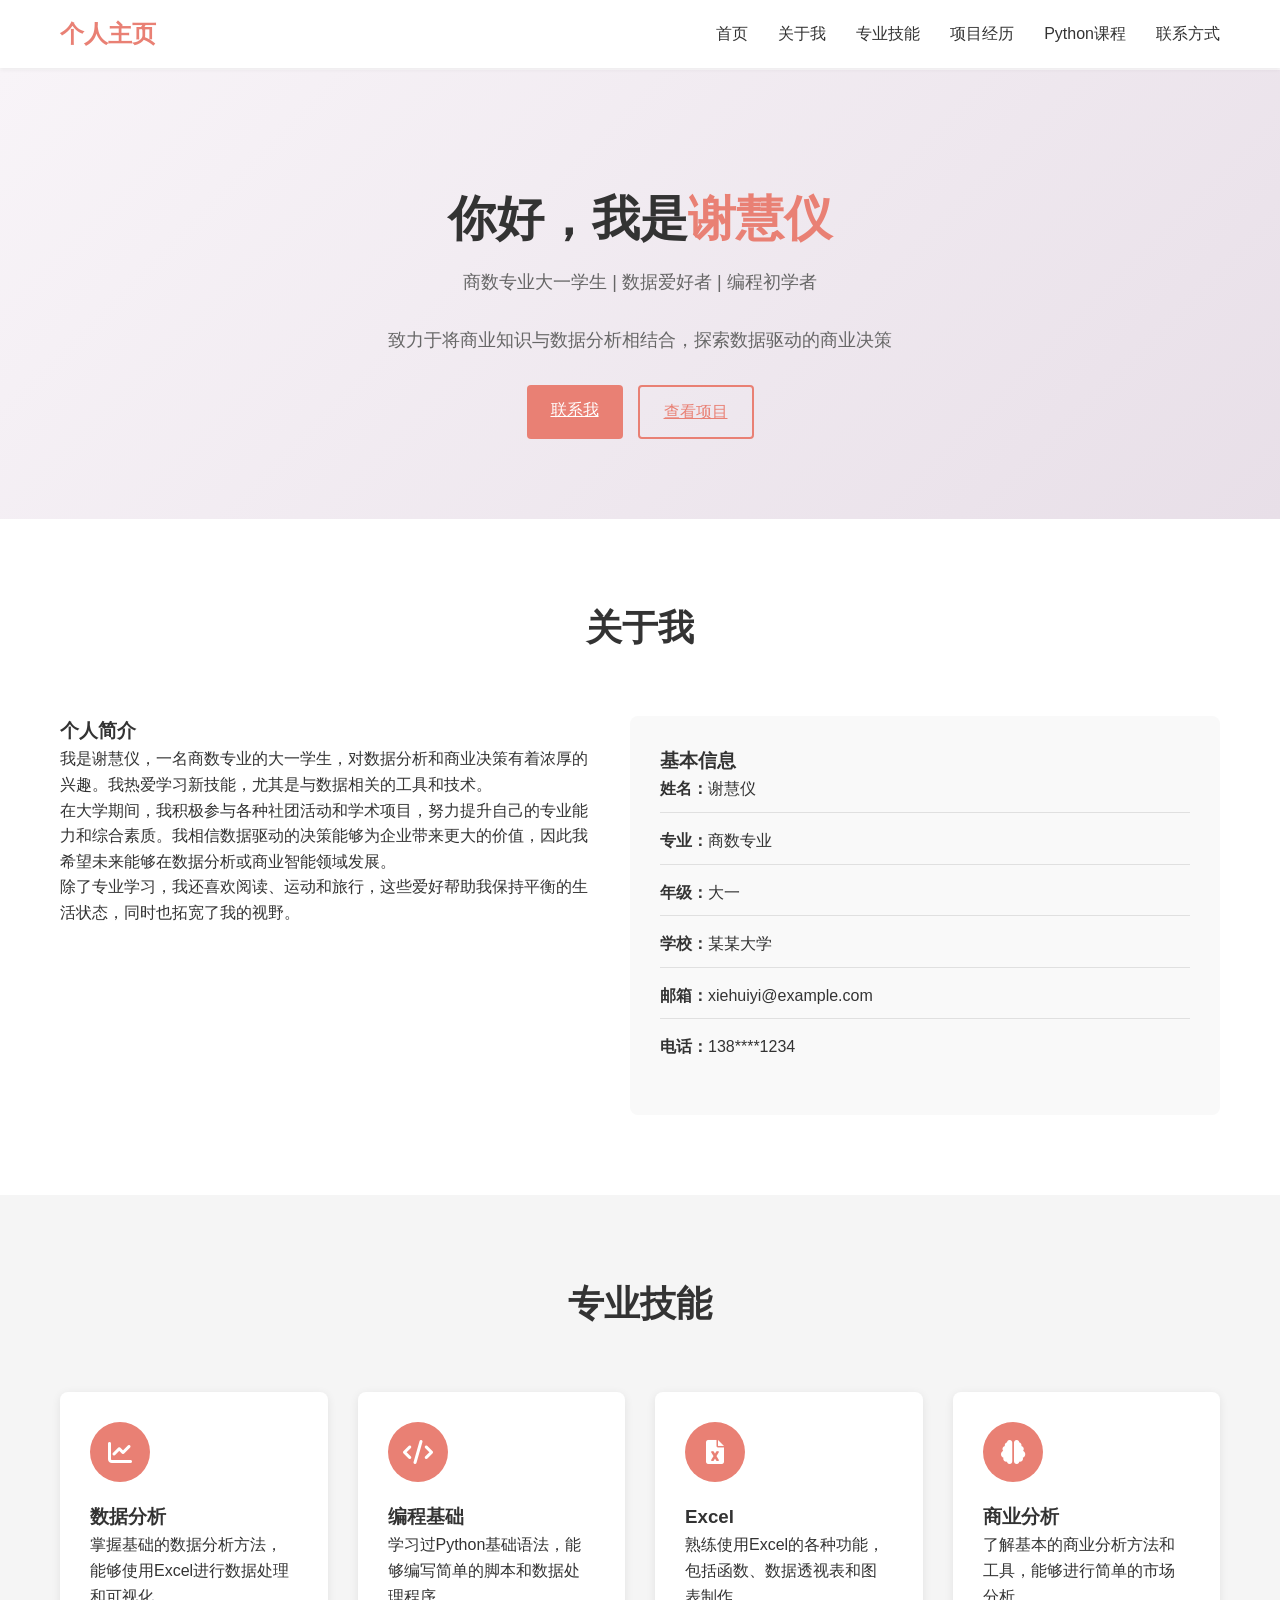
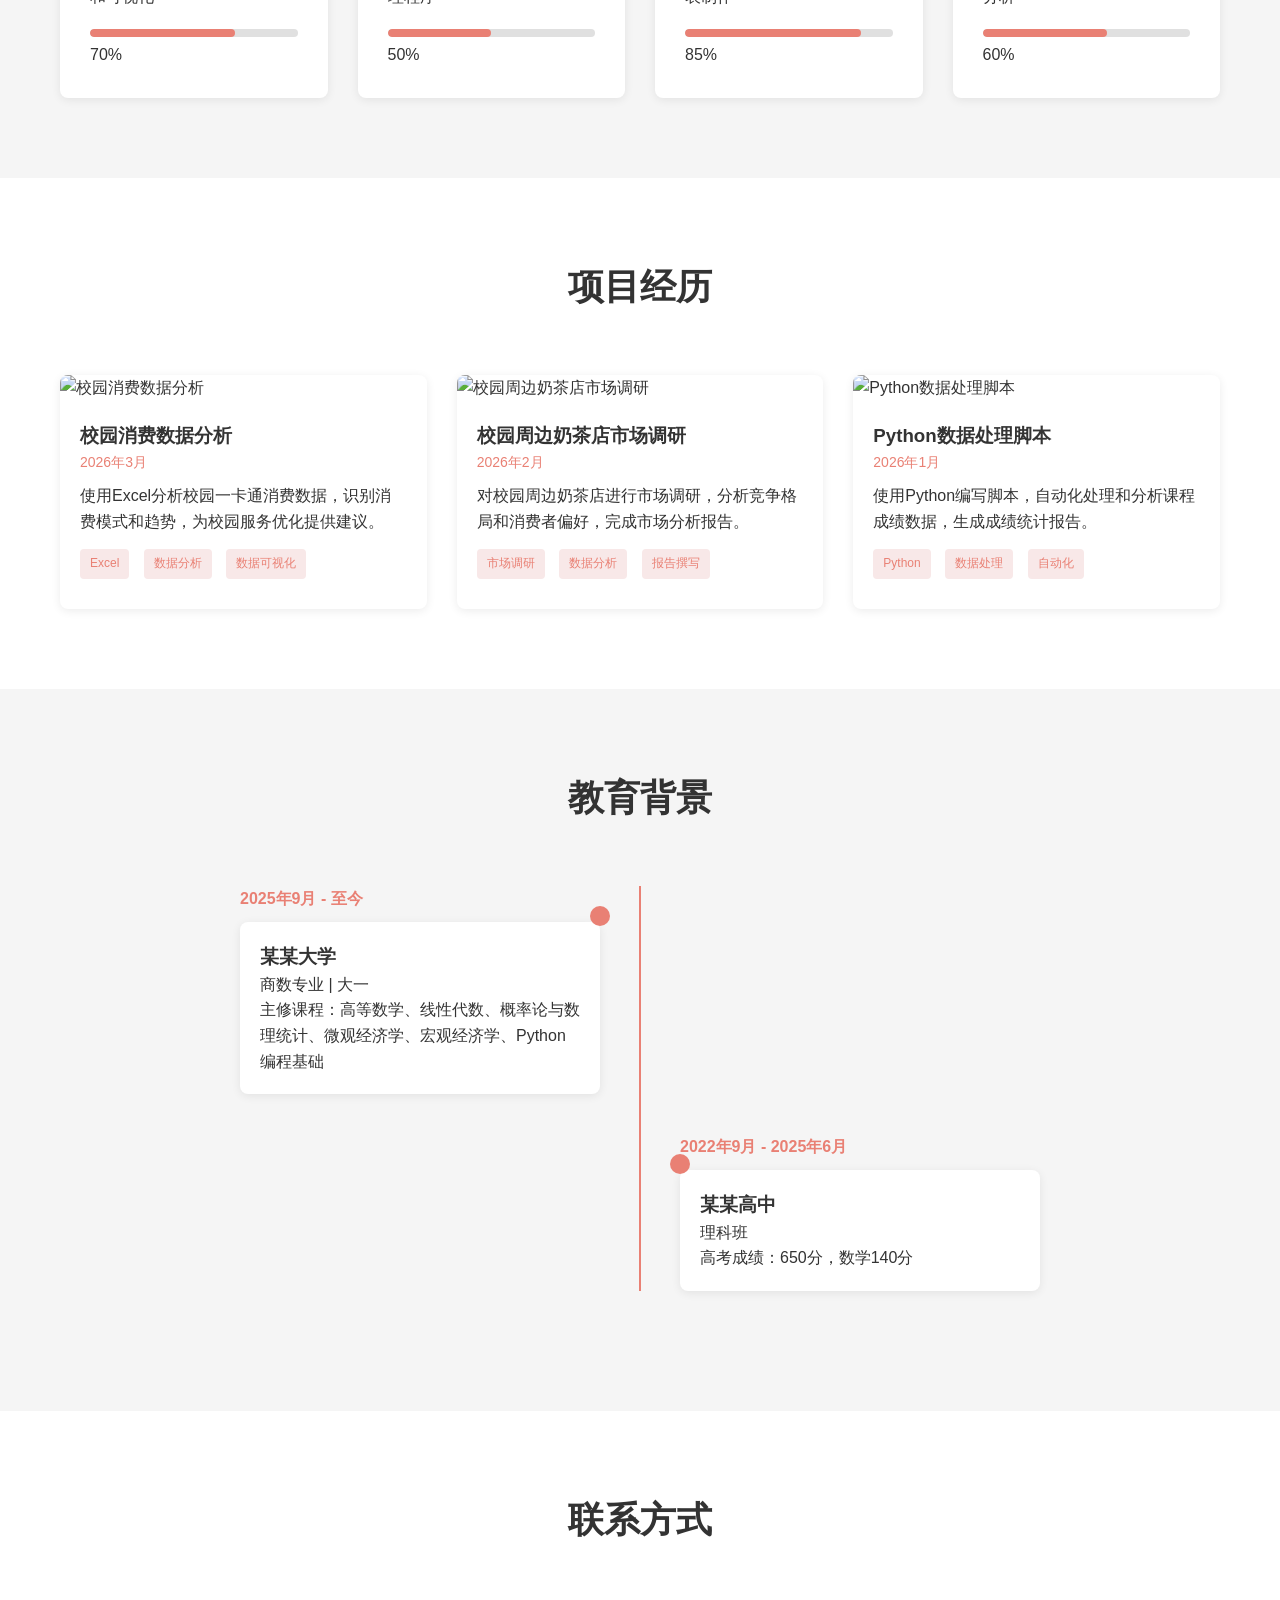
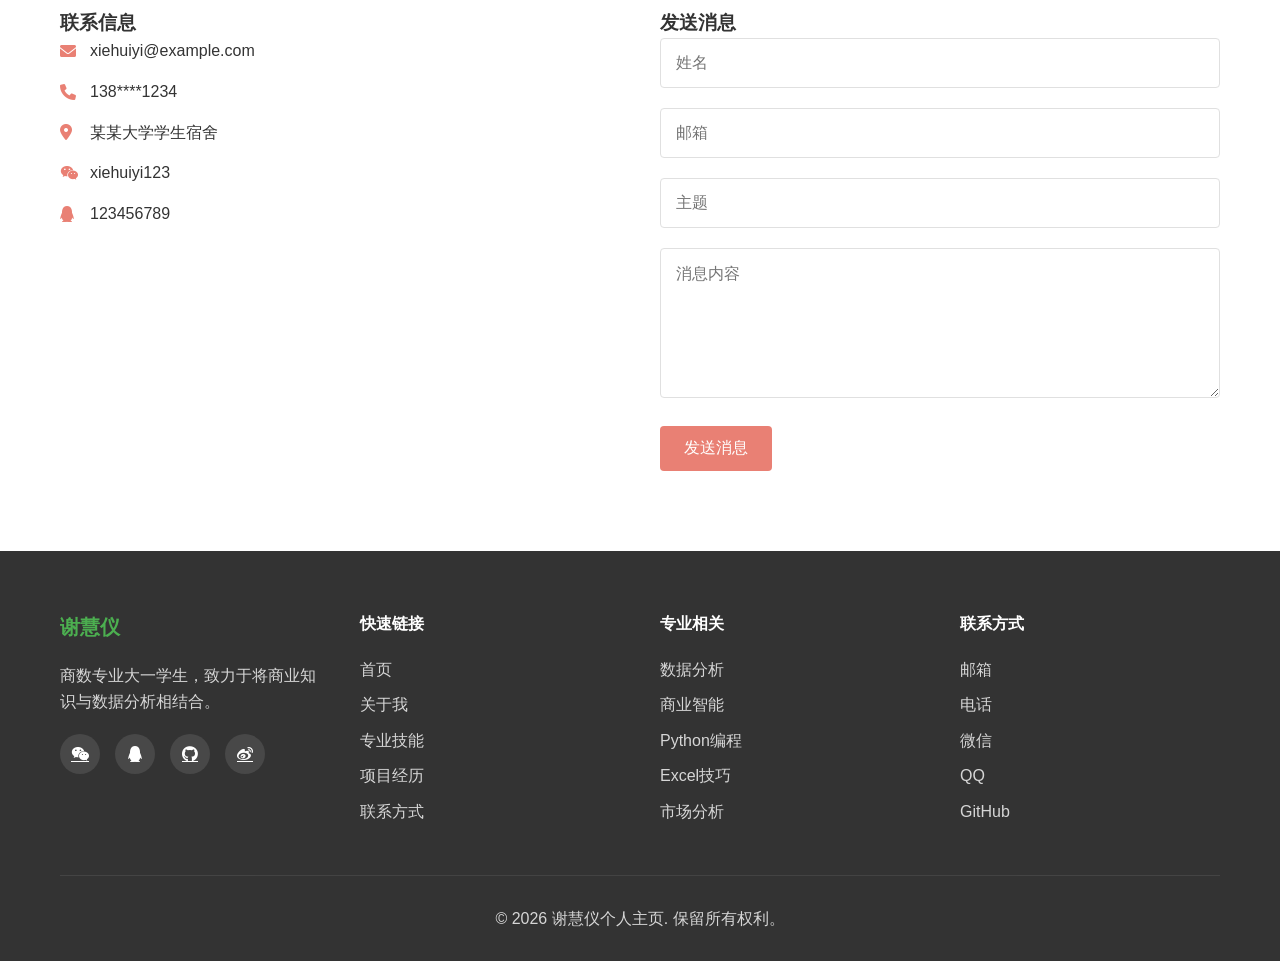
==== commit 57f94ee5: "Update personal homepage style to light color scheme for female student and add Python course link" ====
--- a/personal.html
+++ b/personal.html
@@ -19,6 +19,7 @@
                 <a href="#about">关于我</a>
                 <a href="#skills">专业技能</a>
                 <a href="#projects">项目经历</a>
+                <a href="python-course.html">Python课程</a>
                 <a href="#contact">联系方式</a>
             </nav>
             <div class="menu-toggle">
@@ -30,17 +31,14 @@
     <!-- 英雄区 -->
     <section class="hero">
         <div class="container">
-            <div class="hero-content">
+            <div class="hero-content" style="text-align: center; max-width: 800px; margin: 0 auto;">
                 <h2>你好，我是<span class="highlight">谢慧仪</span></h2>
                 <p>商数专业大一学生 | 数据爱好者 | 编程初学者</p>
                 <p>致力于将商业知识与数据分析相结合，探索数据驱动的商业决策</p>
-                <div class="hero-buttons">
+                <div class="hero-buttons" style="justify-content: center;">
                     <a href="#contact" class="btn btn-primary">联系我</a>
                     <a href="#projects" class="btn btn-outline">查看项目</a>
                 </div>
-            </div>
-            <div class="hero-image">
-                <img src="https://trae-api-cn.mchost.guru/api/ide/v1/text_to_image?prompt=professional%20college%20student%20portrait%20young%20man%20confident%20smile&image_size=landscape_16_9" alt="个人照片">
             </div>
         </div>
     </section>
--- a/styles.css
+++ b/styles.css
@@ -9,7 +9,7 @@
     font-family: 'Segoe UI', Tahoma, Geneva, Verdana, sans-serif;
     line-height: 1.6;
     color: #333;
-    background-color: #f5f5f5;
+    background-color: #f9f7f9;
 }
 
 .container {
@@ -30,30 +30,30 @@
 }
 
 .btn-primary {
-    background-color: #4CAF50;
+    background-color: #e98074;
     color: white;
 }
 
 .btn-primary:hover {
-    background-color: #45a049;
+    background-color: #d86f61;
     transform: translateY(-2px);
 }
 
 .btn-outline {
     background-color: transparent;
-    color: #4CAF50;
-    border: 2px solid #4CAF50;
+    color: #e98074;
+    border: 2px solid #e98074;
 }
 
 .btn-outline:hover {
-    background-color: #4CAF50;
+    background-color: #e98074;
     color: white;
 }
 
 /* 导航栏 */
 .navbar {
-    background-color: white;
-    box-shadow: 0 2px 4px rgba(0, 0, 0, 0.1);
+    background-color: #ffffff;
+    box-shadow: 0 2px 4px rgba(0, 0, 0, 0.05);
     position: fixed;
     top: 0;
     left: 0;
@@ -70,7 +70,7 @@
 
 .logo h1 {
     font-size: 24px;
-    color: #4CAF50;
+    color: #e98074;
     font-weight: 700;
 }
 
@@ -87,7 +87,7 @@
 }
 
 .nav-links a:hover {
-    color: #4CAF50;
+    color: #e98074;
 }
 
 .auth-buttons {
@@ -103,7 +103,7 @@
 
 /* 英雄区 */
 .hero {
-    background: linear-gradient(135deg, #f5f7fa 0%, #c3cfe2 100%);
+    background: linear-gradient(135deg, #f8f4f8 0%, #e8dfe8 100%);
     padding: 120px 0 80px;
     margin-top: 70px;
 }
@@ -855,7 +855,7 @@
 
 /* 高亮文本 */
 .highlight {
-    color: #4CAF50;
+    color: #e98074;
 }
 
 /* 关于我 */
@@ -922,7 +922,7 @@
 .skill-icon {
     width: 60px;
     height: 60px;
-    background-color: #4CAF50;
+    background-color: #e98074;
     color: white;
     border-radius: 50%;
     display: flex;
@@ -949,7 +949,7 @@
 
 .skill-progress {
     height: 100%;
-    background-color: #4CAF50;
+    background-color: #e98074;
     border-radius: 4px;
     transition: width 1s ease;
 }
@@ -991,7 +991,7 @@
 
 .project-date {
     font-size: 14px;
-    color: #4CAF50;
+    color: #e98074;
     margin-bottom: 10px;
 }
 
@@ -1001,8 +1001,8 @@
 
 .skill-tag {
     display: inline-block;
-    background-color: #e8f5e8;
-    color: #4CAF50;
+    background-color: #f8e8e8;
+    color: #e98074;
     padding: 5px 10px;
     border-radius: 4px;
     font-size: 12px;
@@ -1029,7 +1029,7 @@
     top: 0;
     bottom: 0;
     width: 2px;
-    background-color: #4CAF50;
+    background-color: #e98074;
     transform: translateX(-50%);
 }
 
@@ -1052,7 +1052,7 @@
     position: absolute;
     width: 20px;
     height: 20px;
-    background-color: #4CAF50;
+    background-color: #e98074;
     border-radius: 50%;
     top: 20px;
     z-index: 1;
@@ -1068,7 +1068,7 @@
 
 .education-date {
     font-weight: 600;
-    color: #4CAF50;
+    color: #e98074;
     margin-bottom: 10px;
 }
 
@@ -1110,7 +1110,7 @@
 }
 
 .contact-info i {
-    color: #4CAF50;
+    color: #e98074;
     width: 20px;
 }
 
@@ -1167,7 +1167,7 @@
 .learning-resources .resource-icon {
     width: 80px;
     height: 80px;
-    background-color: #4CAF50;
+    background-color: #e98074;
     color: white;
     border-radius: 50%;
     display: flex;
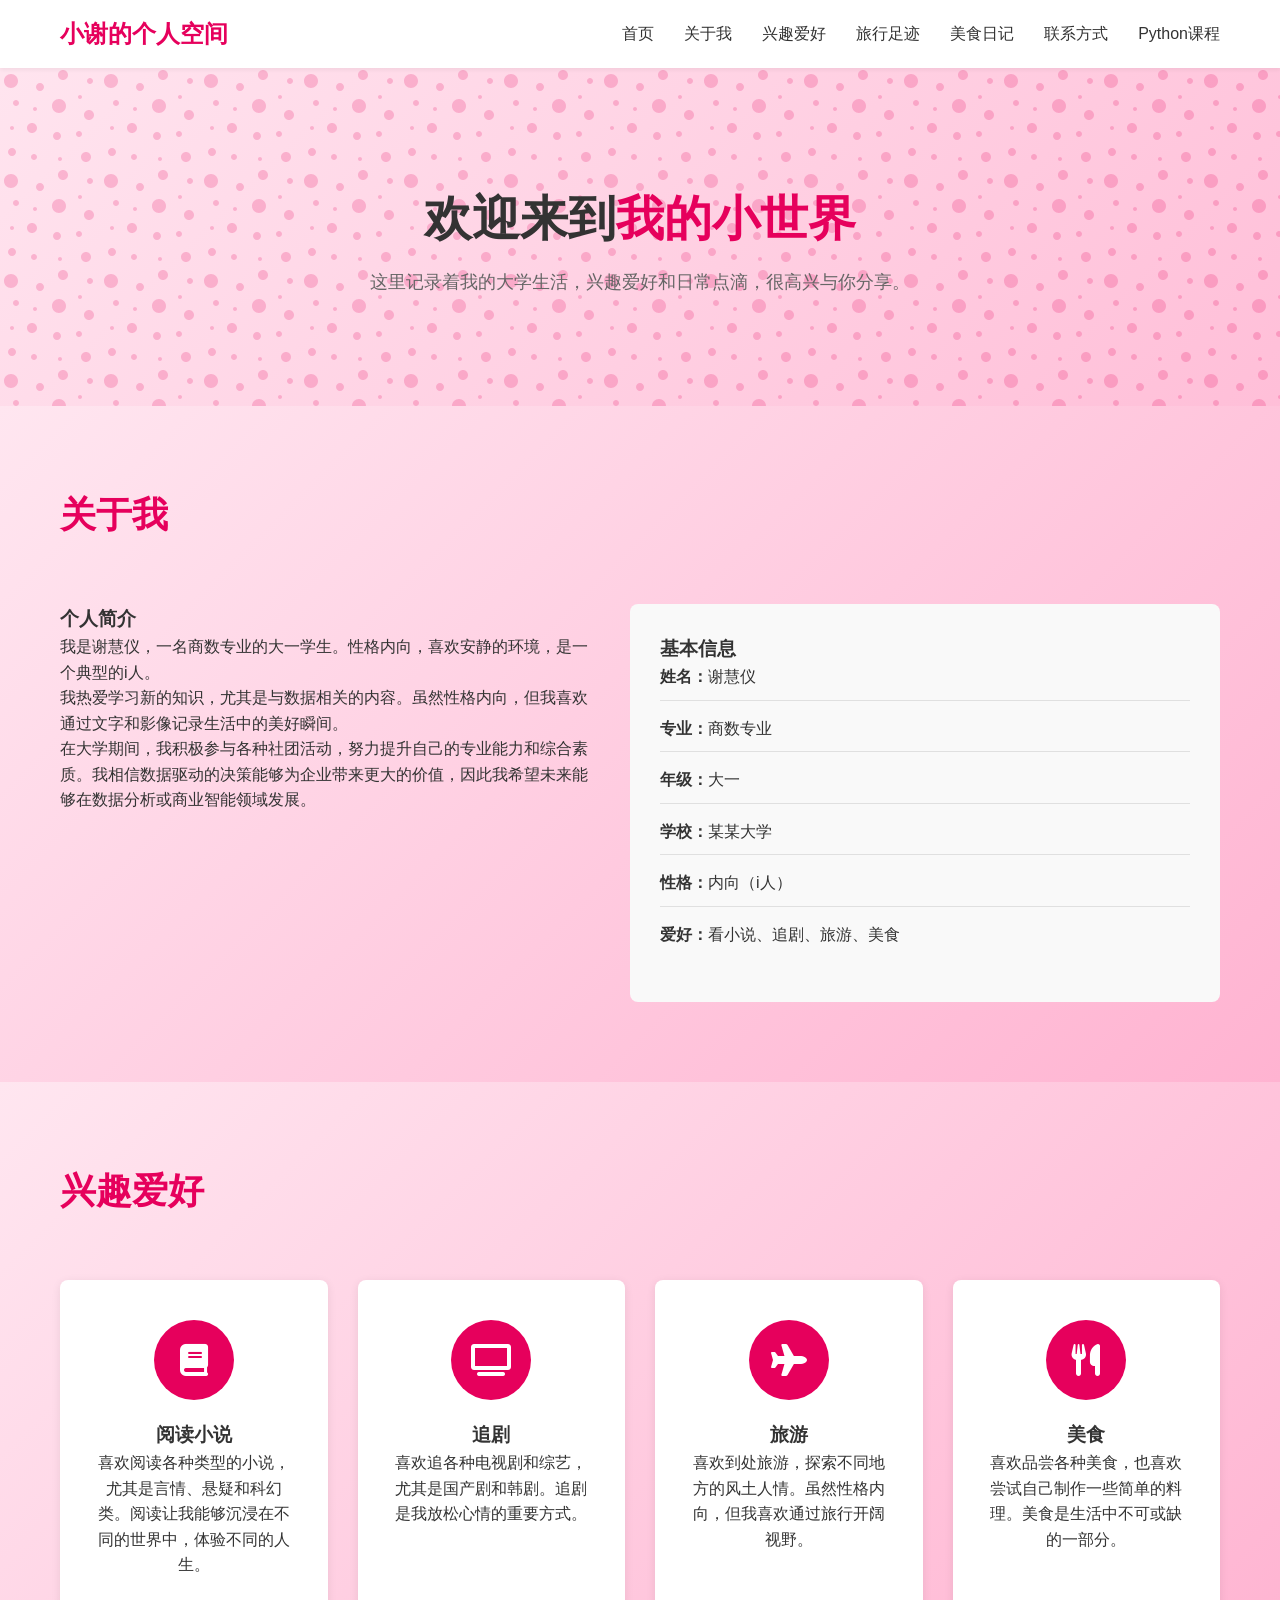
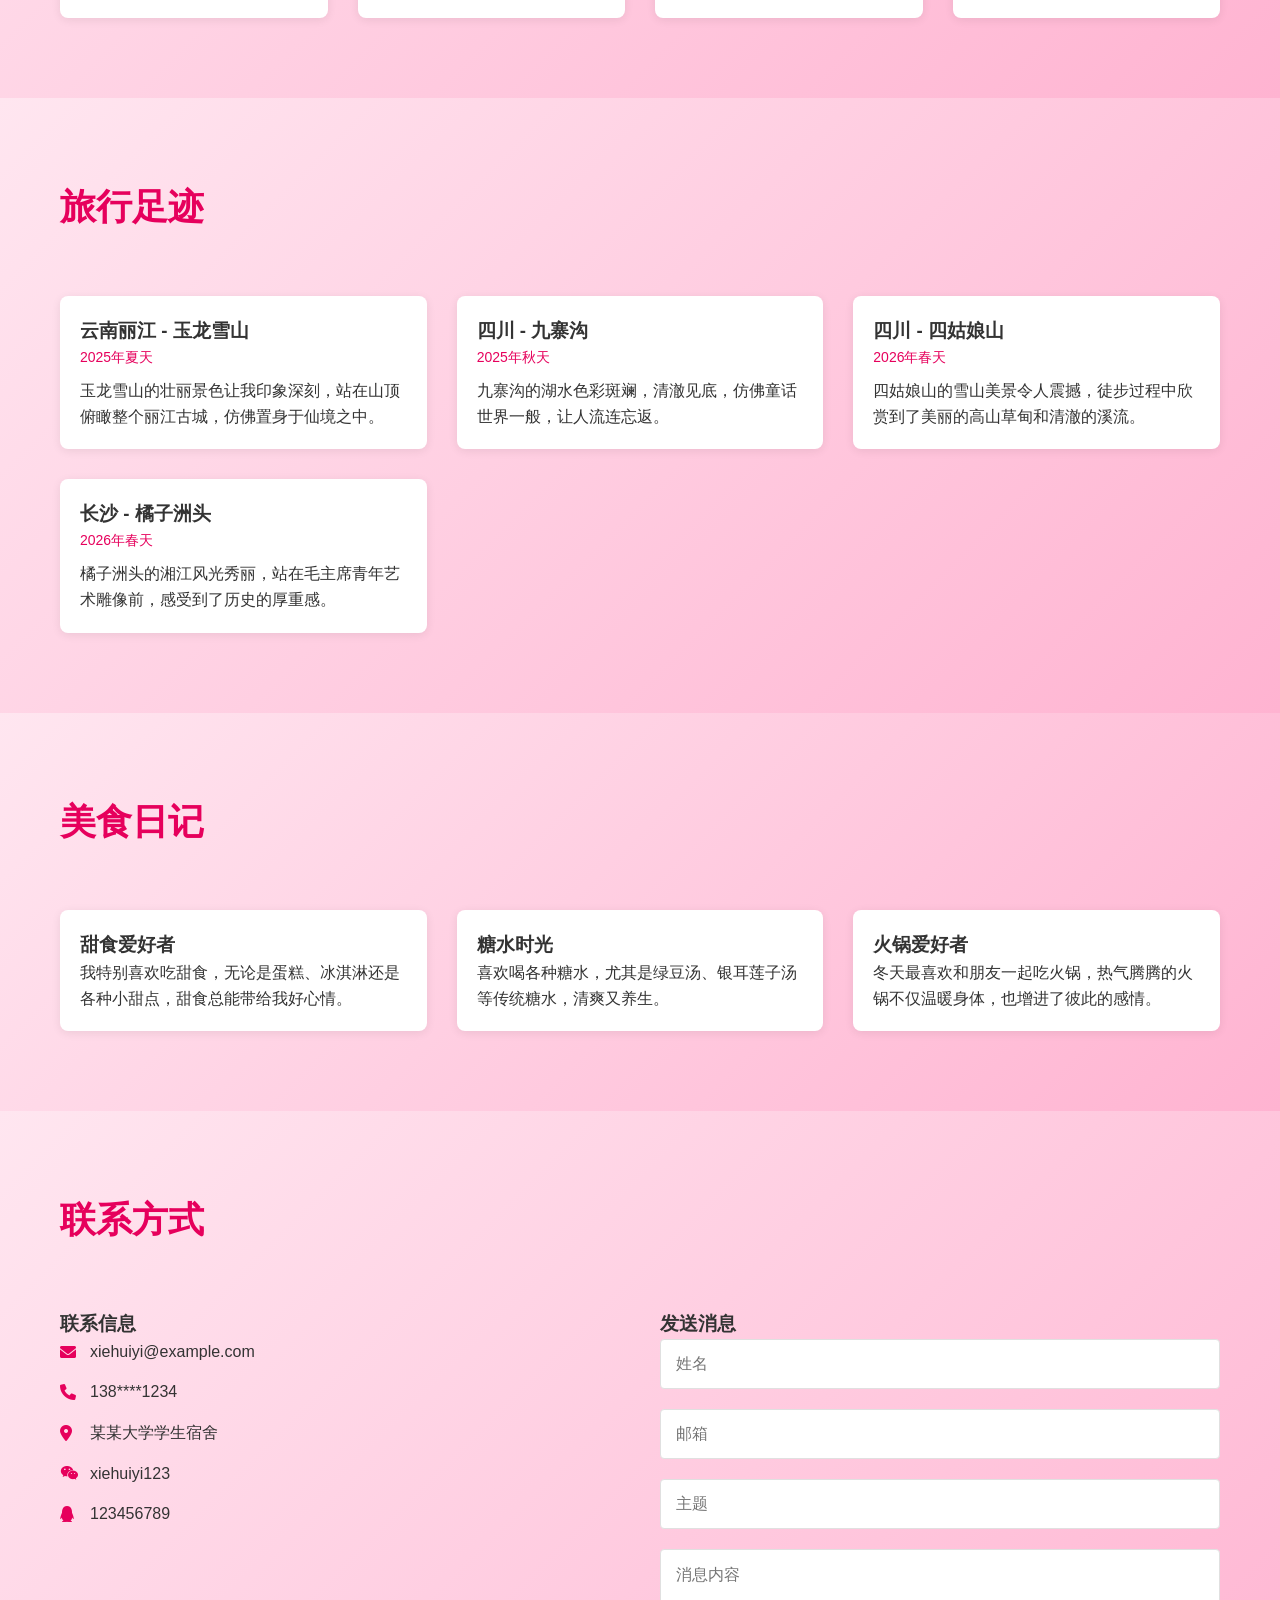
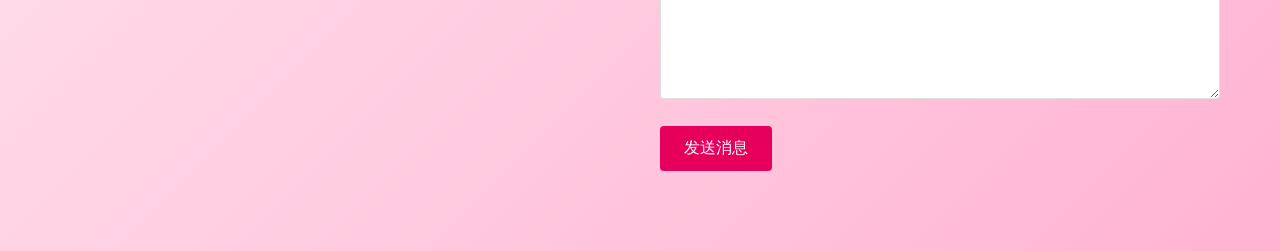
==== commit 601e8f77: "更新个人主页和Python课程页面，添加代码运行器功能" ====
--- a/personal.html
+++ b/personal.html
@@ -3,7 +3,7 @@
 <head>
     <meta charset="UTF-8">
     <meta name="viewport" content="width=device-width, initial-scale=1.0">
-    <title>个人主页 - 商数专业学生</title>
+    <title>个人主页 - 谢慧仪</title>
     <link rel="stylesheet" href="styles.css">
     <link rel="stylesheet" href="https://cdnjs.cloudflare.com/ajax/libs/font-awesome/6.0.0/css/all.min.css">
 </head>
@@ -12,15 +12,16 @@
     <header class="navbar">
         <div class="container">
             <div class="logo">
-                <h1>个人主页</h1>
+                <h1>小谢的个人空间</h1>
             </div>
             <nav class="nav-links">
                 <a href="personal.html">首页</a>
                 <a href="#about">关于我</a>
-                <a href="#skills">专业技能</a>
-                <a href="#projects">项目经历</a>
+                <a href="#hobbies">兴趣爱好</a>
+                <a href="#travel">旅行足迹</a>
+                <a href="#food">美食日记</a>
+                <a href="#contact">联系方式</a>
                 <a href="python-course.html">Python课程</a>
-                <a href="#contact">联系方式</a>
             </nav>
             <div class="menu-toggle">
                 <i class="fas fa-bars"></i>
@@ -32,13 +33,8 @@
     <section class="hero">
         <div class="container">
             <div class="hero-content" style="text-align: center; max-width: 800px; margin: 0 auto;">
-                <h2>你好，我是<span class="highlight">谢慧仪</span></h2>
-                <p>商数专业大一学生 | 数据爱好者 | 编程初学者</p>
-                <p>致力于将商业知识与数据分析相结合，探索数据驱动的商业决策</p>
-                <div class="hero-buttons" style="justify-content: center;">
-                    <a href="#contact" class="btn btn-primary">联系我</a>
-                    <a href="#projects" class="btn btn-outline">查看项目</a>
-                </div>
+                <h2>欢迎来到<span class="highlight">我的小世界</span></h2>
+                <p>这里记录着我的大学生活，兴趣爱好和日常点滴，很高兴与你分享。</p>
             </div>
         </div>
     </section>
@@ -50,9 +46,9 @@
             <div class="about-content">
                 <div class="about-text">
                     <h3>个人简介</h3>
-                    <p>我是谢慧仪，一名商数专业的大一学生，对数据分析和商业决策有着浓厚的兴趣。我热爱学习新技能，尤其是与数据相关的工具和技术。</p>
-                    <p>在大学期间，我积极参与各种社团活动和学术项目，努力提升自己的专业能力和综合素质。我相信数据驱动的决策能够为企业带来更大的价值，因此我希望未来能够在数据分析或商业智能领域发展。</p>
-                    <p>除了专业学习，我还喜欢阅读、运动和旅行，这些爱好帮助我保持平衡的生活状态，同时也拓宽了我的视野。</p>
+                    <p>我是谢慧仪，一名商数专业的大一学生。性格内向，喜欢安静的环境，是一个典型的i人。</p>
+                    <p>我热爱学习新的知识，尤其是与数据相关的内容。虽然性格内向，但我喜欢通过文字和影像记录生活中的美好瞬间。</p>
+                    <p>在大学期间，我积极参与各种社团活动，努力提升自己的专业能力和综合素质。我相信数据驱动的决策能够为企业带来更大的价值，因此我希望未来能够在数据分析或商业智能领域发展。</p>
                 </div>
                 <div class="about-info">
                     <h3>基本信息</h3>
@@ -61,148 +57,109 @@
                         <li><strong>专业：</strong>商数专业</li>
                         <li><strong>年级：</strong>大一</li>
                         <li><strong>学校：</strong>某某大学</li>
-                        <li><strong>邮箱：</strong>xiehuiyi@example.com</li>
-                        <li><strong>电话：</strong>138****1234</li>
+                        <li><strong>性格：</strong>内向（i人）</li>
+                        <li><strong>爱好：</strong>看小说、追剧、旅游、美食</li>
                     </ul>
                 </div>
             </div>
         </div>
     </section>
 
-    <!-- 专业技能 -->
-    <section id="skills" class="skills">
-        <div class="container">
-            <h2 class="section-title">专业技能</h2>
-            <div class="skills-grid">
-                <div class="skill-card">
-                    <div class="skill-icon">
-                        <i class="fas fa-chart-line"></i>
-                    </div>
-                    <h3>数据分析</h3>
-                    <p>掌握基础的数据分析方法，能够使用Excel进行数据处理和可视化</p>
-                    <div class="skill-level">
-                        <div class="skill-bar">
-                            <div class="skill-progress" style="width: 70%;"></div>
-                        </div>
-                        <span>70%</span>
-                    </div>
-                </div>
-                <div class="skill-card">
-                    <div class="skill-icon">
-                        <i class="fas fa-code"></i>
-                    </div>
-                    <h3>编程基础</h3>
-                    <p>学习过Python基础语法，能够编写简单的脚本和数据处理程序</p>
-                    <div class="skill-level">
-                        <div class="skill-bar">
-                            <div class="skill-progress" style="width: 50%;"></div>
-                        </div>
-                        <span>50%</span>
-                    </div>
-                </div>
-                <div class="skill-card">
-                    <div class="skill-icon">
-                        <i class="fas fa-file-excel"></i>
-                    </div>
-                    <h3>Excel</h3>
-                    <p>熟练使用Excel的各种功能，包括函数、数据透视表和图表制作</p>
-                    <div class="skill-level">
-                        <div class="skill-bar">
-                            <div class="skill-progress" style="width: 85%;"></div>
-                        </div>
-                        <span>85%</span>
-                    </div>
-                </div>
-                <div class="skill-card">
-                    <div class="skill-icon">
-                        <i class="fas fa-brain"></i>
-                    </div>
-                    <h3>商业分析</h3>
-                    <p>了解基本的商业分析方法和工具，能够进行简单的市场分析</p>
-                    <div class="skill-level">
-                        <div class="skill-bar">
-                            <div class="skill-progress" style="width: 60%;"></div>
-                        </div>
-                        <span>60%</span>
-                    </div>
-                </div>
-            </div>
-        </div>
-    </section>
-
-    <!-- 项目经历 -->
-    <section id="projects" class="projects">
-        <div class="container">
-            <h2 class="section-title">项目经历</h2>
-            <div class="projects-grid">
-                <div class="project-card">
-                    <div class="project-image">
-                        <img src="https://trae-api-cn.mchost.guru/api/ide/v1/text_to_image?prompt=data%20analysis%20project%20dashboard%20charts%20graphs&image_size=square" alt="校园消费数据分析">
-                    </div>
-                    <div class="project-info">
-                        <h3>校园消费数据分析</h3>
-                        <p class="project-date">2026年3月</p>
-                        <p>使用Excel分析校园一卡通消费数据，识别消费模式和趋势，为校园服务优化提供建议。</p>
-                        <div class="project-skills">
-                            <span class="skill-tag">Excel</span>
-                            <span class="skill-tag">数据分析</span>
-                            <span class="skill-tag">数据可视化</span>
-                        </div>
-                    </div>
-                </div>
-                <div class="project-card">
-                    <div class="project-image">
-                        <img src="https://trae-api-cn.mchost.guru/api/ide/v1/text_to_image?prompt=market%20research%20analysis%20report%20business&image_size=square" alt="校园周边奶茶店市场调研">
-                    </div>
-                    <div class="project-info">
-                        <h3>校园周边奶茶店市场调研</h3>
-                        <p class="project-date">2026年2月</p>
-                        <p>对校园周边奶茶店进行市场调研，分析竞争格局和消费者偏好，完成市场分析报告。</p>
-                        <div class="project-skills">
-                            <span class="skill-tag">市场调研</span>
-                            <span class="skill-tag">数据分析</span>
-                            <span class="skill-tag">报告撰写</span>
-                        </div>
-                    </div>
-                </div>
-                <div class="project-card">
-                    <div class="project-image">
-                        <img src="https://trae-api-cn.mchost.guru/api/ide/v1/text_to_image?prompt=python%20programming%20code%20data%20analysis&image_size=square" alt="Python数据处理脚本">
-                    </div>
-                    <div class="project-info">
-                        <h3>Python数据处理脚本</h3>
-                        <p class="project-date">2026年1月</p>
-                        <p>使用Python编写脚本，自动化处理和分析课程成绩数据，生成成绩统计报告。</p>
-                        <div class="project-skills">
-                            <span class="skill-tag">Python</span>
-                            <span class="skill-tag">数据处理</span>
-                            <span class="skill-tag">自动化</span>
-                        </div>
-                    </div>
-                </div>
-            </div>
-        </div>
-    </section>
-
-    <!-- 教育背景 -->
-    <section class="education">
-        <div class="container">
-            <h2 class="section-title">教育背景</h2>
-            <div class="education-timeline">
-                <div class="education-item">
-                    <div class="education-date">2025年9月 - 至今</div>
-                    <div class="education-content">
-                        <h3>某某大学</h3>
-                        <p>商数专业 | 大一</p>
-                        <p>主修课程：高等数学、线性代数、概率论与数理统计、微观经济学、宏观经济学、Python编程基础</p>
-                    </div>
-                </div>
-                <div class="education-item">
-                    <div class="education-date">2022年9月 - 2025年6月</div>
-                    <div class="education-content">
-                        <h3>某某高中</h3>
-                        <p>理科班</p>
-                        <p>高考成绩：650分，数学140分</p>
+    <!-- 兴趣爱好 -->
+    <section id="hobbies" class="hobbies">
+        <div class="container">
+            <h2 class="section-title">兴趣爱好</h2>
+            <div class="hobbies-grid">
+                <div class="hobby-card">
+                    <div class="hobby-icon">
+                        <i class="fas fa-book"></i>
+                    </div>
+                    <h3>阅读小说</h3>
+                    <p>喜欢阅读各种类型的小说，尤其是言情、悬疑和科幻类。阅读让我能够沉浸在不同的世界中，体验不同的人生。</p>
+                </div>
+                <div class="hobby-card">
+                    <div class="hobby-icon">
+                        <i class="fas fa-tv"></i>
+                    </div>
+                    <h3>追剧</h3>
+                    <p>喜欢追各种电视剧和综艺，尤其是国产剧和韩剧。追剧是我放松心情的重要方式。</p>
+                </div>
+                <div class="hobby-card">
+                    <div class="hobby-icon">
+                        <i class="fas fa-plane"></i>
+                    </div>
+                    <h3>旅游</h3>
+                    <p>喜欢到处旅游，探索不同地方的风土人情。虽然性格内向，但我喜欢通过旅行开阔视野。</p>
+                </div>
+                <div class="hobby-card">
+                    <div class="hobby-icon">
+                        <i class="fas fa-utensils"></i>
+                    </div>
+                    <h3>美食</h3>
+                    <p>喜欢品尝各种美食，也喜欢尝试自己制作一些简单的料理。美食是生活中不可或缺的一部分。</p>
+                </div>
+            </div>
+        </div>
+    </section>
+
+    <!-- 旅行足迹 -->
+    <section id="travel" class="travel">
+        <div class="container">
+            <h2 class="section-title">旅行足迹</h2>
+            <div class="travel-grid">
+                <div class="travel-card">
+                    <div class="travel-info">
+                        <h3>云南丽江 - 玉龙雪山</h3>
+                        <p class="travel-date">2025年夏天</p>
+                        <p>玉龙雪山的壮丽景色让我印象深刻，站在山顶俯瞰整个丽江古城，仿佛置身于仙境之中。</p>
+                    </div>
+                </div>
+                <div class="travel-card">
+                    <div class="travel-info">
+                        <h3>四川 - 九寨沟</h3>
+                        <p class="travel-date">2025年秋天</p>
+                        <p>九寨沟的湖水色彩斑斓，清澈见底，仿佛童话世界一般，让人流连忘返。</p>
+                    </div>
+                </div>
+                <div class="travel-card">
+                    <div class="travel-info">
+                        <h3>四川 - 四姑娘山</h3>
+                        <p class="travel-date">2026年春天</p>
+                        <p>四姑娘山的雪山美景令人震撼，徒步过程中欣赏到了美丽的高山草甸和清澈的溪流。</p>
+                    </div>
+                </div>
+                <div class="travel-card">
+                    <div class="travel-info">
+                        <h3>长沙 - 橘子洲头</h3>
+                        <p class="travel-date">2026年春天</p>
+                        <p>橘子洲头的湘江风光秀丽，站在毛主席青年艺术雕像前，感受到了历史的厚重感。</p>
+                    </div>
+                </div>
+            </div>
+        </div>
+    </section>
+
+    <!-- 美食日记 -->
+    <section id="food" class="food">
+        <div class="container">
+            <h2 class="section-title">美食日记</h2>
+            <div class="food-grid">
+                <div class="food-card">
+                    <div class="food-info">
+                        <h3>甜食爱好者</h3>
+                        <p>我特别喜欢吃甜食，无论是蛋糕、冰淇淋还是各种小甜点，甜食总能带给我好心情。</p>
+                    </div>
+                </div>
+                <div class="food-card">
+                    <div class="food-info">
+                        <h3>糖水时光</h3>
+                        <p>喜欢喝各种糖水，尤其是绿豆汤、银耳莲子汤等传统糖水，清爽又养生。</p>
+                    </div>
+                </div>
+                <div class="food-card">
+                    <div class="food-info">
+                        <h3>火锅爱好者</h3>
+                        <p>冬天最喜欢和朋友一起吃火锅，热气腾腾的火锅不仅温暖身体，也增进了彼此的感情。</p>
                     </div>
                 </div>
             </div>
@@ -246,56 +203,7 @@
         </div>
     </section>
 
-    <!-- 页脚 -->
-    <footer class="footer">
-        <div class="container">
-            <div class="footer-grid">
-                <div class="footer-column">
-                    <h3>谢慧仪</h3>
-                    <p>商数专业大一学生，致力于将商业知识与数据分析相结合。</p>
-                    <div class="social-links">
-                        <a href="#"><i class="fab fa-weixin"></i></a>
-                        <a href="#"><i class="fab fa-qq"></i></a>
-                        <a href="#"><i class="fab fa-github"></i></a>
-                        <a href="#"><i class="fab fa-weibo"></i></a>
-                    </div>
-                </div>
-                <div class="footer-column">
-                    <h4>快速链接</h4>
-                    <ul>
-                        <li><a href="personal.html">首页</a></li>
-                        <li><a href="#about">关于我</a></li>
-                        <li><a href="#skills">专业技能</a></li>
-                        <li><a href="#projects">项目经历</a></li>
-                        <li><a href="#contact">联系方式</a></li>
-                    </ul>
-                </div>
-                <div class="footer-column">
-                    <h4>专业相关</h4>
-                    <ul>
-                        <li><a href="#">数据分析</a></li>
-                        <li><a href="#">商业智能</a></li>
-                        <li><a href="#">Python编程</a></li>
-                        <li><a href="#">Excel技巧</a></li>
-                        <li><a href="#">市场分析</a></li>
-                    </ul>
-                </div>
-                <div class="footer-column">
-                    <h4>联系方式</h4>
-                    <ul>
-                        <li><a href="mailto:zhangming@example.com">邮箱</a></li>
-                        <li><a href="tel:13800001234">电话</a></li>
-                        <li><a href="#">微信</a></li>
-                        <li><a href="#">QQ</a></li>
-                        <li><a href="#">GitHub</a></li>
-                    </ul>
-                </div>
-            </div>
-            <div class="footer-bottom">
-                <p>&copy; 2026 谢慧仪个人主页. 保留所有权利。</p>
-            </div>
-        </div>
-    </footer>
+
 
     <script>
         // 移动端菜单切换
--- a/styles.css
+++ b/styles.css
@@ -9,7 +9,13 @@
     font-family: 'Segoe UI', Tahoma, Geneva, Verdana, sans-serif;
     line-height: 1.6;
     color: #333;
-    background-color: #f9f7f9;
+    background: linear-gradient(135deg, #ffe6f0 0%, #ffb3d1 100%);
+    overflow-y: auto;
+}
+
+html {
+    overflow-y: auto;
+    height: 100%;
 }
 
 .container {
@@ -30,23 +36,23 @@
 }
 
 .btn-primary {
-    background-color: #e98074;
+    background-color: #e6005c;
     color: white;
 }
 
 .btn-primary:hover {
-    background-color: #d86f61;
+    background-color: #c70050;
     transform: translateY(-2px);
 }
 
 .btn-outline {
     background-color: transparent;
-    color: #e98074;
-    border: 2px solid #e98074;
+    color: #e6005c;
+    border: 2px solid #e6005c;
 }
 
 .btn-outline:hover {
-    background-color: #e98074;
+    background-color: #e6005c;
     color: white;
 }
 
@@ -70,7 +76,7 @@
 
 .logo h1 {
     font-size: 24px;
-    color: #e98074;
+    color: #e6005c;
     font-weight: 700;
 }
 
@@ -87,7 +93,7 @@
 }
 
 .nav-links a:hover {
-    color: #e98074;
+    color: #e6005c;
 }
 
 .auth-buttons {
@@ -103,7 +109,8 @@
 
 /* 英雄区 */
 .hero {
-    background: linear-gradient(135deg, #f8f4f8 0%, #e8dfe8 100%);
+    background: linear-gradient(135deg, #ffe6f0 0%, #ffb3d1 100%);
+    background-image: url('data:image/svg+xml,%3Csvg width="100" height="100" viewBox="0 0 100 100" xmlns="http://www.w3.org/2000/svg"%3E%3Cpath d="M11 18c3.866 0 7-3.134 7-7s-3.134-7-7-7-7 3.134-7 7 3.134 7 7 7zm48 25c3.866 0 7-3.134 7-7s-3.134-7-7-7-7 3.134-7 7 3.134 7 7 7zm-43-7c1.657 0 3-1.343 3-3s-1.343-3-3-3-3 1.343-3 3 1.343 3 3 3zm63 31c1.657 0 3-1.343 3-3s-1.343-3-3-3-3 1.343-3 3 1.343 3 3 3zM34 90c1.657 0 3-1.343 3-3s-1.343-3-3-3-3 1.343-3 3 1.343 3 3 3zm56-76c1.657 0 3-1.343 3-3s-1.343-3-3-3-3 1.343-3 3 1.343 3 3 3zM12 86c2.21 0 4-1.79 4-4s-1.79-4-4-4-4 1.79-4 4 1.79 4 4 4zm28-65c2.21 0 4-1.79 4-4s-1.79-4-4-4-4 1.79-4 4 1.79 4 4 4zm23-11c2.76 0 5-2.24 5-5s-2.24-5-5-5-5 2.24-5 5 2.24 5 5 5zm-6 60c2.21 0 4-1.79 4-4s-1.79-4-4-4-4 1.79-4 4 1.79 4 4 4zm29 22c2.76 0 5-2.24 5-5s-2.24-5-5-5-5 2.24-5 5 2.24 5 5 5zM32 63c2.76 0 5-2.24 5-5s-2.24-5-5-5-5 2.24-5 5 2.24 5 5 5zm57-13c2.76 0 5-2.24 5-5s-2.24-5-5-5-5 2.24-5 5 2.24 5 5 5zm-9-21c1.105 0 2-.895 2-2s-.895-2-2-2-2 .895-2 2 .895 2 2 2zM60 91c1.105 0 2-.895 2-2s-.895-2-2-2-2 .895-2 2 .895 2 2 2zM35 41c1.105 0 2-.895 2-2s-.895-2-2-2-2 .895-2 2 .895 2 2 2zM12 60c1.105 0 2-.895 2-2s-.895-2-2-2-2 .895-2 2 .895 2 2 2z" fill="%23e6005c" fill-opacity="0.2" fill-rule="evenodd"/%3E%3C/svg%3E');
     padding: 120px 0 80px;
     margin-top: 70px;
 }
@@ -150,9 +157,9 @@
 .section-title {
     font-size: 36px;
     font-weight: 700;
-    text-align: center;
+    text-align: left;
     margin-bottom: 60px;
-    color: #333;
+    color: #e6005c;
 }
 
 /* 课程分类 */
@@ -240,8 +247,8 @@
 }
 
 .course-category {
-    background-color: #e8f5e8;
-    color: #4CAF50;
+    background: linear-gradient(135deg, #ffe6f0 0%, #ffb3d1 100%);
+    color: #e6005c;
     padding: 5px 10px;
     border-radius: 4px;
     font-size: 14px;
@@ -453,8 +460,8 @@
 
 /* 页脚 */
 .footer {
-    background-color: #333;
-    color: white;
+    background: linear-gradient(135deg, #ffebf2 0%, #ffc1d9 100%);
+    color: #333;
     padding: 60px 0 30px;
 }
 
@@ -469,7 +476,7 @@
     font-size: 20px;
     font-weight: 600;
     margin-bottom: 20px;
-    color: #4CAF50;
+    color: #ff99b4;
 }
 
 .footer-column h4 {
@@ -492,7 +499,7 @@
 }
 
 .footer-column ul li a {
-    color: white;
+    color: #333;
     text-decoration: none;
     opacity: 0.8;
     transition: opacity 0.3s ease;
@@ -500,7 +507,7 @@
 
 .footer-column ul li a:hover {
     opacity: 1;
-    color: #4CAF50;
+    color: #ff99b4;
 }
 
 .social-links {
@@ -514,19 +521,20 @@
     justify-content: center;
     width: 40px;
     height: 40px;
-    background-color: rgba(255, 255, 255, 0.1);
+    background-color: rgba(255, 255, 255, 0.5);
     border-radius: 50%;
+    color: #ff99b4;
+    transition: all 0.3s ease;
+}
+
+.social-links a:hover {
+    background-color: #ff99b4;
     color: white;
-    transition: all 0.3s ease;
-}
-
-.social-links a:hover {
-    background-color: #4CAF50;
     transform: translateY(-3px);
 }
 
 .footer-bottom {
-    border-top: 1px solid rgba(255, 255, 255, 0.1);
+    border-top: 1px solid rgba(255, 153, 180, 0.3);
     padding-top: 30px;
     text-align: center;
     opacity: 0.8;
@@ -587,7 +595,7 @@
 /* 课程详情页面 */
 .course-detail {
     padding: 120px 0 80px;
-    background-color: white;
+    background: linear-gradient(135deg, #ffe6f0 0%, #ffb3d1 100%);
 }
 
 .course-header {
@@ -647,9 +655,10 @@
 }
 
 .module-list {
-    border: 1px solid #e0e0e0;
+    border: 1px solid #ffb3d1;
     border-radius: 8px;
     overflow: hidden;
+    background-color: rgba(255, 255, 255, 0.8);
 }
 
 .module {
@@ -665,13 +674,13 @@
     justify-content: space-between;
     align-items: center;
     padding: 20px;
-    background-color: #f9f9f9;
+    background: linear-gradient(135deg, #ffe6f0 0%, #ffb3d1 100%);
     cursor: pointer;
     transition: all 0.3s ease;
 }
 
 .module-header:hover {
-    background-color: #f0f0f0;
+    background: linear-gradient(135deg, #ffd6e8 0%, #ff99c2 100%);
 }
 
 .module-header h4 {
@@ -690,11 +699,13 @@
     max-height: 0;
     overflow: hidden;
     transition: all 0.3s ease;
+    background-color: white;
 }
 
 .module-content.active {
     padding: 20px;
-    max-height: 200px;
+    max-height: none;
+    overflow: visible;
 }
 
 .module-content ul {
@@ -855,13 +866,119 @@
 
 /* 高亮文本 */
 .highlight {
-    color: #e98074;
+    color: #e6005c;
 }
 
 /* 关于我 */
 .about {
     padding: 80px 0;
+    background: linear-gradient(135deg, #ffe6f0 0%, #ffb3d1 100%);
+}
+
+/* 兴趣爱好 */
+.hobbies {
+    padding: 80px 0;
+    background: linear-gradient(135deg, #ffe6f0 0%, #ffb3d1 100%);
+}
+
+.hobbies-grid {
+    display: grid;
+    grid-template-columns: repeat(auto-fit, minmax(250px, 1fr));
+    gap: 30px;
+}
+
+.hobby-card {
     background-color: white;
+    padding: 40px 30px;
+    border-radius: 8px;
+    text-align: center;
+    transition: all 0.3s ease;
+    box-shadow: 0 2px 10px rgba(0, 0, 0, 0.08);
+}
+
+.hobby-card:hover {
+    transform: translateY(-10px);
+    box-shadow: 0 10px 30px rgba(0, 0, 0, 0.1);
+}
+
+.hobby-icon {
+    width: 80px;
+    height: 80px;
+    background-color: #e6005c;
+    color: white;
+    border-radius: 50%;
+    display: flex;
+    align-items: center;
+    justify-content: center;
+    margin: 0 auto 20px;
+}
+
+.hobby-icon i {
+    font-size: 32px;
+}
+
+/* 旅行足迹 */
+.travel {
+    padding: 80px 0;
+    background: linear-gradient(135deg, #ffe6f0 0%, #ffb3d1 100%);
+}
+
+.travel-grid {
+    display: grid;
+    grid-template-columns: repeat(auto-fit, minmax(300px, 1fr));
+    gap: 30px;
+}
+
+.travel-card {
+    background-color: white;
+    border-radius: 8px;
+    box-shadow: 0 2px 10px rgba(0, 0, 0, 0.08);
+    transition: all 0.3s ease;
+    padding: 20px;
+}
+
+.travel-card:hover {
+    transform: translateY(-5px);
+    box-shadow: 0 10px 30px rgba(0, 0, 0, 0.1);
+}
+
+.travel-info {
+    padding: 0;
+}
+
+.travel-date {
+    font-size: 14px;
+    color: #e6005c;
+    margin-bottom: 10px;
+}
+
+/* 美食日记 */
+.food {
+    padding: 80px 0;
+    background: linear-gradient(135deg, #ffe6f0 0%, #ffb3d1 100%);
+}
+
+.food-grid {
+    display: grid;
+    grid-template-columns: repeat(auto-fit, minmax(250px, 1fr));
+    gap: 30px;
+}
+
+.food-card {
+    background-color: white;
+    border-radius: 8px;
+    box-shadow: 0 2px 10px rgba(0, 0, 0, 0.08);
+    transition: all 0.3s ease;
+    padding: 20px;
+}
+
+.food-card:hover {
+    transform: translateY(-5px);
+    box-shadow: 0 10px 30px rgba(0, 0, 0, 0.1);
+}
+
+.food-info {
+    padding: 0;
 }
 
 .about-content {
@@ -1082,7 +1199,7 @@
 /* 联系方式 */
 .contact {
     padding: 80px 0;
-    background-color: white;
+    background: linear-gradient(135deg, #ffe6f0 0%, #ffb3d1 100%);
 }
 
 .contact-content {
@@ -1110,7 +1227,7 @@
 }
 
 .contact-info i {
-    color: #e98074;
+    color: #e6005c;
     width: 20px;
 }
 
